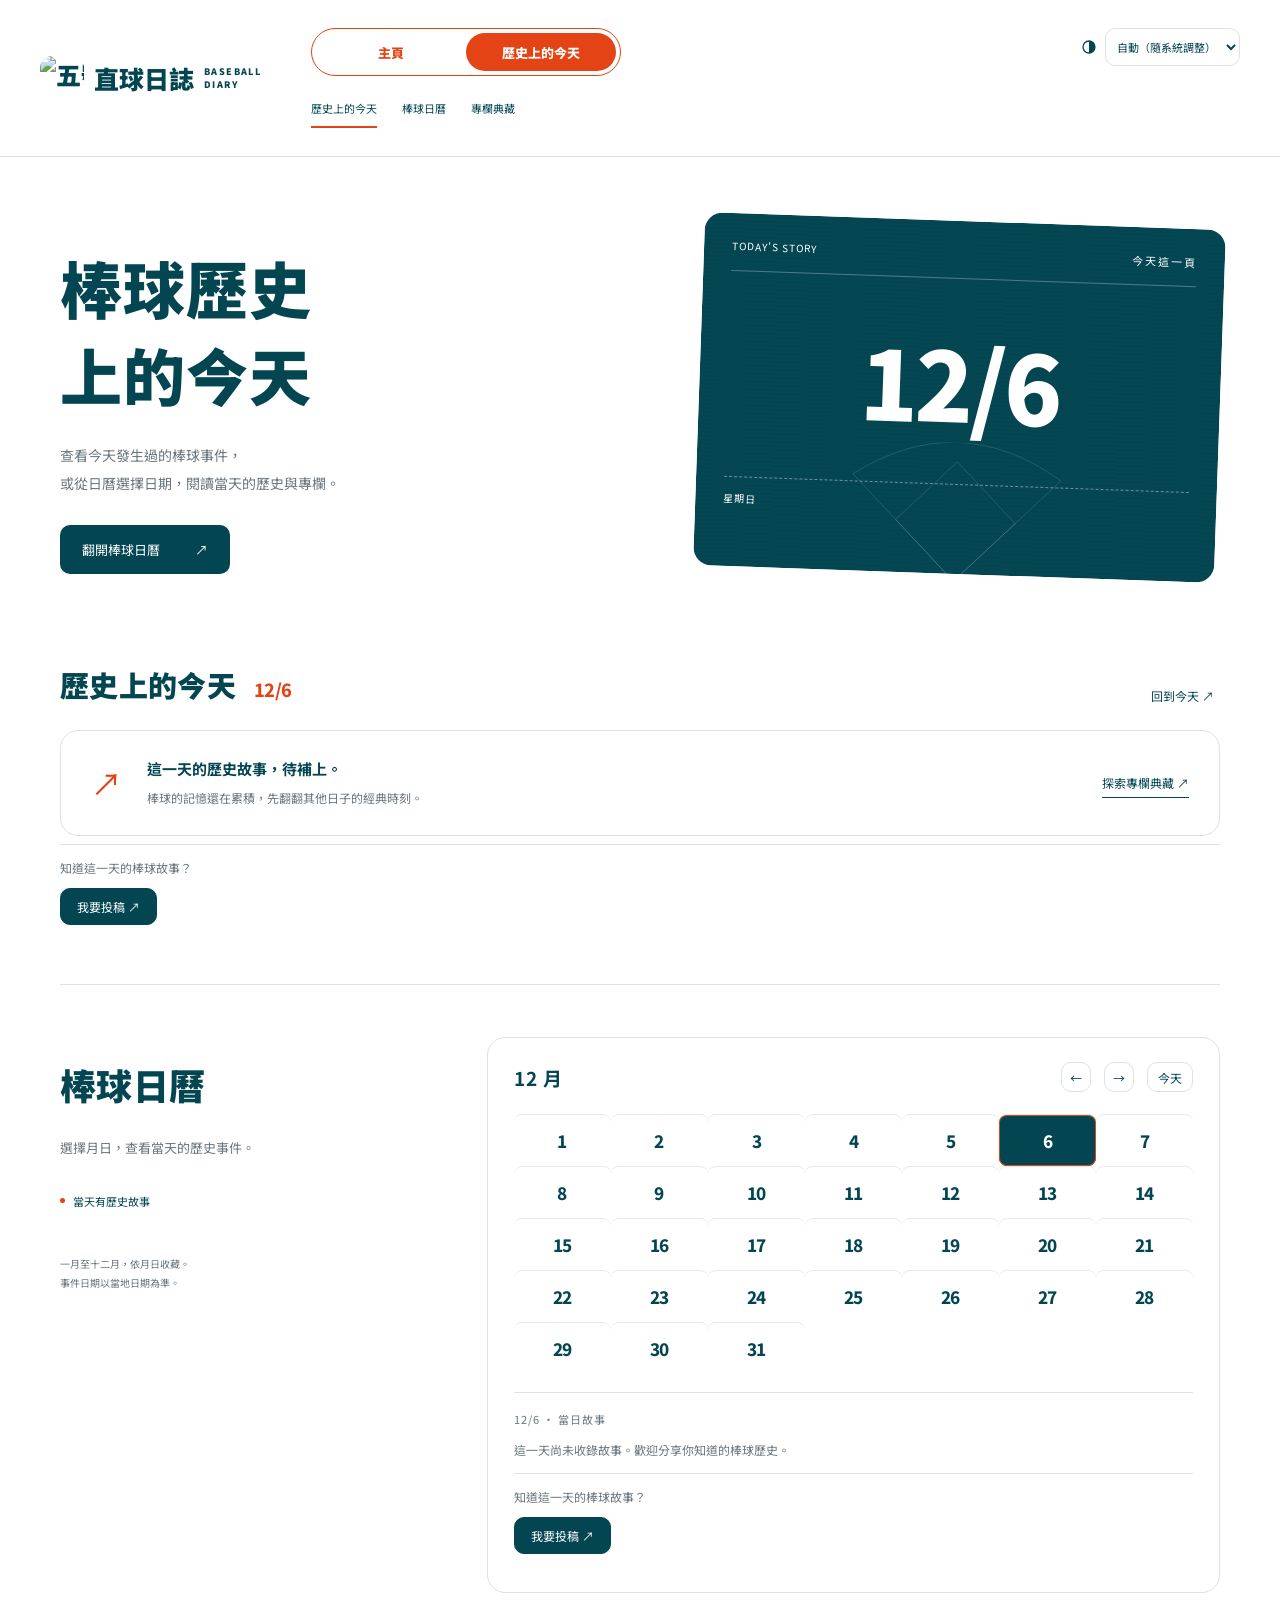
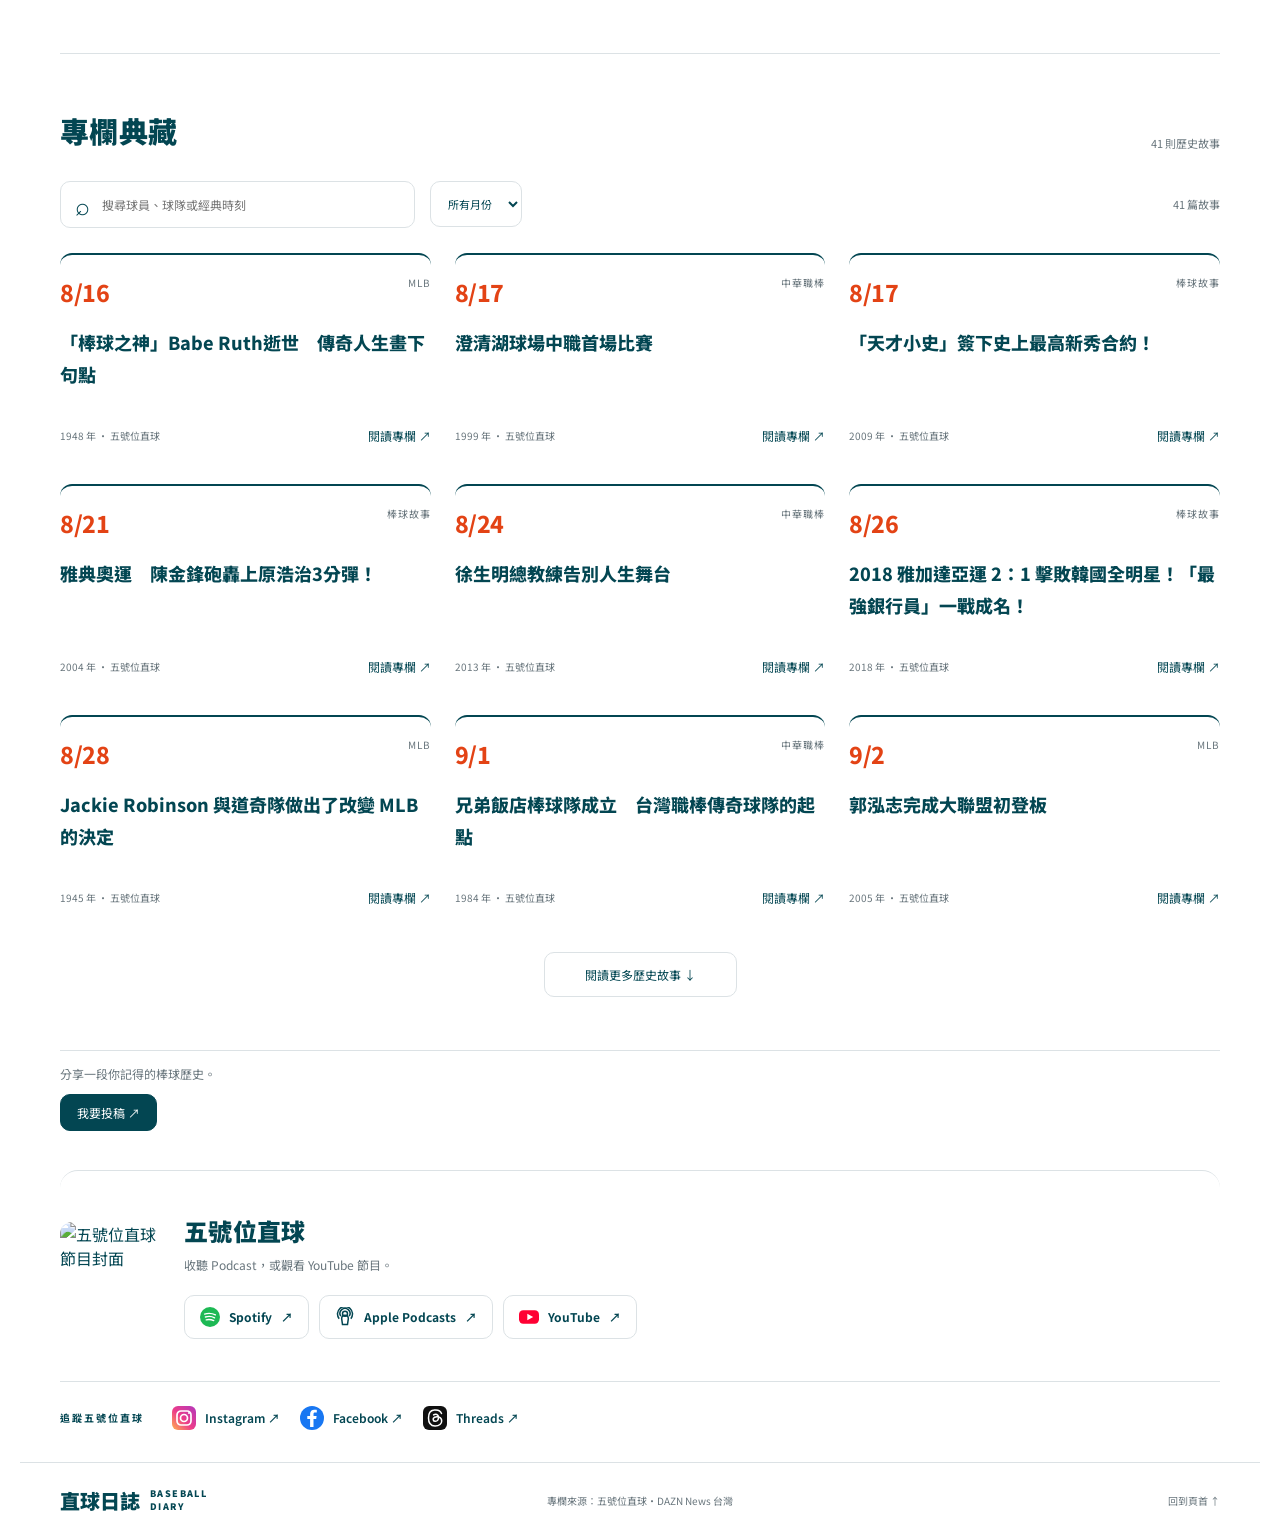
==== index.html @ 48247bc7 "Add upper-right appearance selector to both pages" ====
<!doctype html>
<html lang="zh-Hant"><head><meta charset="utf-8"><meta name="viewport" content="width=device-width,initial-scale=1"><script src="theme.js?v=1"></script><meta name="description" content="翻開日曆，重返棒球歷史的每一天。棒球歷史事件、經典時刻與五號位直球專欄。"><title>直球日誌｜棒球歷史上的今天</title><link rel="stylesheet" href="style.css?v=date-and-social"><link rel="stylesheet" href="theme.css?v=1"></head><body>
<header><a href="#today" class="brand"><img class="brand-logo" src="https://i.scdn.co/image/ab6765630000ba8ab9c2b1d7665f5f3e3d04beb9" alt="五號位直球 Logo" width="44" height="44">直球日誌<span class="brand-en">BASEBALL DIARY</span></a><div class="header-navigation"><nav class="page-switcher" aria-label="網站頁面"><a href="content.html">主頁</a><a href="index.html" class="current" aria-current="page">歷史上的今天</a></nav><nav class="section-navigation" aria-label="日誌導覽"><a href="#today" class="active">歷史上的今天</a><a href="#calendar">棒球日曆</a><a href="#stories">專欄典藏</a></nav></div><div class="appearance-control"><svg viewBox="0 0 24 24" fill="none" stroke="currentColor" stroke-width="1.7" aria-hidden="true"><circle cx="12" cy="12" r="8"/><path d="M12 4a8 8 0 0 1 0 16Z" fill="currentColor" stroke="none"/></svg><label class="sr-only" for="appearance-mode">外觀模式</label><select id="appearance-mode" data-appearance-select aria-label="外觀模式"><option value="light">淺色模式</option><option value="dark">深色模式</option><option value="auto" selected>自動（隨系統調整）</option></select></div></header>
<main><section id="today" class="hero"><div class="hero-copy"><h1>棒球歷史<br>上的今天</h1><p>查看今天發生過的棒球事件，<br>或從日曆選擇日期，閱讀當天的歷史與專欄。</p><a href="#calendar" class="primary">翻開棒球日曆 <span>↗</span></a></div><div class="scorecard"><div class="ticket-top">TODAY'S STORY <span>今天這一頁</span></div><div class="date-big"><span id="hero-month"></span><strong id="hero-day"></strong></div><div class="ticket-bottom"><span id="hero-week"></span></div><svg class="field" viewBox="0 0 500 280" aria-hidden="true"><path d="M250 250 L62 62 Q250 -64 438 62 Z"/><path d="M250 250 L142 142 L250 34 L358 142 Z"/></svg></div></section>
<section class="today-section"><div class="section-heading"><div><h2>歷史上的今天<span id="today-label"></span></h2></div><button class="text-button" id="return-today">回到今天 ↗</button></div><div id="today-events"></div></section>
<section id="calendar" class="calendar-section"><div class="calendar-intro"><h2>棒球日曆</h2><p>選擇月日，查看當天的歷史事件。</p><div class="legend"><i></i> 當天有歷史故事</div><div class="year-note">一月至十二月，依月日收藏。<br>事件日期以當地日期為準。</div></div><div class="calendar-box"><div class="month-control"><button id="prev" aria-label="上一個月">←</button><h3 id="month-label"></h3><button id="next" aria-label="下一個月">→</button><button id="cal-today">今天</button></div><div id="calendar-grid"></div><div class="selected-heading" id="selected-heading"></div><div id="selected-events" aria-live="polite"></div></div></section>
<section id="stories"><div class="section-heading"><div><h2>專欄典藏</h2></div><span class="archive-count">41 則歷史故事</span></div><div class="filters"><label class="search"><span>⌕</span><input id="search" type="search" placeholder="搜尋球員、球隊或經典時刻" aria-label="搜尋專欄"></label><label><span class="sr-only">月份篩選</span><select id="month-filter"><option value="">所有月份</option></select></label><span id="results-count"></span></div><div id="story-grid"></div><button id="more" class="more">閱讀更多歷史故事 ↓</button></section>
<section id="contribute" aria-label="分享棒球故事"></section>
<section class="closing channel-section" aria-labelledby="channel-title"><img class="channel-logo" src="https://i.scdn.co/image/ab6765630000ba8ab9c2b1d7665f5f3e3d04beb9" alt="五號位直球節目封面" width="100" height="100" loading="lazy"><div class="channel-copy"><h2 id="channel-title">五號位直球</h2><p>收聽 Podcast，或觀看 YouTube 節目。</p><div class="channel-links"><a class="channel-link" href="https://open.spotify.com/show/1BonstRNaBCwLeWbzio7io" target="_blank" rel="noopener noreferrer" aria-label="前往五號位直球 Spotify（另開分頁）"><svg viewBox="0 0 24 24" aria-hidden="true"><circle cx="12" cy="12" r="12" fill="#1DB954"/><g fill="none" stroke="#fff" stroke-linecap="round" stroke-width="1.6"><path d="M5.5 8.5c5-1.5 9-1 13 1M6.5 12c4-1.2 8-.7 11 1M7.5 15.5c3-1 6-.5 9 .8"/></g></svg>Spotify <span aria-hidden="true">↗</span></a><a class="channel-link" href="https://podcasts.apple.com/tw/podcast/五號位直球/id1829772477" target="_blank" rel="noopener noreferrer" aria-label="前往五號位直球 Apple Podcasts（另開分頁）"><svg viewBox="0 0 24 24" fill="none" stroke="currentColor" stroke-width="1.8" aria-hidden="true"><circle cx="12" cy="8" r="3"/><path d="M8 14a4 4 0 0 1 8 0l-1 7H9Z"/><path d="M5 14a9 9 0 1 1 14 0M7 11a6 6 0 1 1 10 0"/></svg>Apple Podcasts <span aria-hidden="true">↗</span></a><a class="channel-link" href="https://www.youtube.com/channel/UCabtmVEiqsBMk3Wd80CwaGg" target="_blank" rel="noopener noreferrer" aria-label="前往五號位直球 YouTube（另開分頁）"><svg viewBox="0 0 24 24" aria-hidden="true"><rect y="4" width="24" height="16" rx="5" fill="#FF0033"/><path d="m10 8 7 4-7 4Z" fill="white"/></svg>YouTube <span aria-hidden="true">↗</span></a></div></div></section><section class="social-bar" aria-label="追蹤五號位直球"><span class="eyebrow">追蹤五號位直球</span><div><a class="social-link" href="https://www.instagram.com/middle5sports/" target="_blank" rel="noopener noreferrer"><svg viewBox="0 0 24 24" aria-hidden="true"><defs><linearGradient id="instagram-pink" x1="0" y1="1" x2="1" y2="0"><stop stop-color="#ffb34d"/><stop offset=".45" stop-color="#ed3d89"/><stop offset="1" stop-color="#b237bc"/></linearGradient></defs><rect width="24" height="24" rx="6" fill="url(#instagram-pink)"/><g fill="none" stroke="white" stroke-width="1.7"><rect x="5" y="5" width="14" height="14" rx="4"/><circle cx="12" cy="12" r="3.5"/></g><circle cx="17" cy="7" r="1" fill="white"/></svg>Instagram ↗</a><a class="social-link" href="https://www.facebook.com/profile.php?id=61580071456411" target="_blank" rel="noopener noreferrer"><svg viewBox="0 0 24 24" aria-hidden="true"><circle cx="12" cy="12" r="12" fill="#1877F2"/><path fill="white" d="M13.5 21v-8h2.7l.4-3h-3.1V8.1c0-.9.3-1.5 1.6-1.5h1.7V3.9c-.3 0-1.3-.1-2.5-.1-2.5 0-4.2 1.5-4.2 4.3V10H7.3v3h2.8v8Z"/></svg>Facebook ↗</a><a class="social-link" href="https://www.threads.net/@middle5sports" target="_blank" rel="noopener noreferrer"><svg viewBox="0 0 24 24" aria-hidden="true"><rect width="24" height="24" rx="6" fill="#101010"/><g fill="none" stroke="white" stroke-width="1.5" stroke-linecap="round" stroke-linejoin="round"><path d="M18.5 7.5C17.3 4.5 13.8 3.6 11 4.1 6.7 4.6 5.5 8 5.5 12c0 4.7 1.8 7.9 6.5 8 4.3.1 6.7-2.4 6.7-5.1 0-3.6-4.2-5.1-7.1-3.7-2.5 1.2-1.6 4.1.8 4.1 2.1 0 3.2-1.7 3.1-4.3-.1-2.6-2.9-3.5-4.9-2.1"/></g></svg>Threads ↗</a></div></section></main><footer><a class="brand" href="#today">直球日誌 <span class="brand-en">BASEBALL DIARY</span></a><p>專欄來源：五號位直球・DAZN News 台灣</p><a href="#today">回到頁首 ↑</a></footer>
<dialog id="contribution-dialog" aria-labelledby="contribution-title"><button id="close-contribution" type="button" aria-label="關閉投稿視窗">×</button><div id="contribution-dialog-content"></div></dialog>
<dialog id="detail"><button id="close-detail" aria-label="關閉事件">×</button><div class="eyebrow" id="detail-date"></div><h2 id="detail-title"></h2><p id="detail-description"></p><a id="detail-link" class="primary" target="_blank" rel="noopener noreferrer">閱讀 DAZN 完整專欄 ↗</a></dialog><script src="events.js?v=split-0817"></script><script src="app.js?v=date-and-social"></script><script src="page-switcher.js?v=1"></script></body></html>
---- style.css ----
@import url('https://fonts.googleapis.com/css2?family=Noto+Sans+TC:wght@400;500;600;700;800;900&display=swap');
:root{--paper:#ffffff;--ink:#034652;--muted:#69767d;--red:#e34315;--line:#dce2e5;--green:#034652}*{box-sizing:border-box}html{scroll-behavior:smooth;scroll-padding-top:25px}body{margin:0;background:var(--paper);color:var(--ink);font-family:'Noto Sans TC',sans-serif}a{color:inherit;text-decoration:none}button,input,select{font:inherit}button,a,input,select{outline-offset:5px}button{cursor:pointer}header{max-width:1320px;margin:auto;padding:28px 40px;display:flex;align-items:center;gap:50px;border-bottom:1px solid var(--line)}.brand{font-weight:900;font-size:25px;display:flex;gap:10px;align-items:center;white-space:nowrap}.ball{font-size:29px}.brand-en{font-size:9px;letter-spacing:1.4px;max-width:75px;white-space:normal;line-height:1.5}nav{display:flex;gap:30px;font-size:13px}nav a{padding:10px 0}nav a:hover,nav .active{border-bottom:2px solid var(--red)}.header-note{font-size:11px;color:var(--muted);margin-left:auto}main{max-width:1240px;margin:auto;padding:0 40px}.hero{display:grid;grid-template-columns:1.1fr 1fr;padding:64px 0 52px;gap:65px}.eyebrow{font-size:10px;letter-spacing:2px;font-weight:700;display:flex;align-items:center;gap:8px}.eyebrow>span{background:var(--red);width:7px;height:7px;border-radius:50%}h1{font-family:'Noto Sans TC',sans-serif;font-size:62px;line-height:1.45;letter-spacing:3px;margin:23px 0}.underline{position:relative}.underline:after{content:'';position:absolute;bottom:0;left:0;right:0;height:4px;background:var(--red);transform:rotate(-3deg)}.hero-copy>p{font-size:14px;line-height:2;color:#69767d;margin-bottom:28px}.primary{display:inline-flex;background:var(--green);color:var(--paper);padding:15px 22px;gap:35px;font-size:13px;border:0}.primary:hover{background:#0a6073}.hero-foot{margin-top:34px;padding-top:17px;border-top:1px solid var(--line);display:flex;justify-content:space-between;font-size:10px;color:var(--muted)}.hero-foot span{letter-spacing:1px;font-size:9px}.scorecard{position:relative;overflow:hidden;background:var(--green);color:#ffffff;border-radius:3px;transform:rotate(2deg);box-shadow:10px 12px 0 #ffffff;padding:25px 28px;min-height:430px;background-image:repeating-linear-gradient(0deg,transparent,transparent 3px,#ffffff02 3px,#ffffff02 4px)}.ticket-top,.ticket-bottom{display:flex;justify-content:space-between;font-size:10px;letter-spacing:1px}.ticket-top{border-bottom:1px solid #ffffff49;padding-bottom:16px}.ticket-top span{font-size:11px;letter-spacing:2px}.date-big{display:flex;align-items:center;justify-content:center;gap:17px;height:181px}.date-big>span{font-family:'Noto Sans TC',sans-serif;font-size:28px;writing-mode:vertical-rl;letter-spacing:3px}.date-big strong{font-family:'Noto Sans TC',sans-serif;font-size:156px;font-weight:400;line-height:1}.ticket-bottom{padding-top:13px;border-top:1px dashed #ffffff6b;position:relative;z-index:1}.field{position:absolute;bottom:-23px;left:0;width:100%;height:210px;fill:none;stroke:#ffffff3b;stroke-width:1}.card-caption{position:absolute;bottom:21px;left:29px;font-size:9px;letter-spacing:2px}.today-section{padding:27px 0 45px}.section-heading{display:flex;justify-content:space-between;align-items:end;gap:20px;margin-bottom:25px}h2{font-family:'Noto Sans TC',sans-serif;font-size:29px;letter-spacing:1px;margin:10px 0 0}.section-heading h2 span{font-family:'Noto Sans TC',sans-serif;font-size:18px;color:var(--red);margin-left:18px;font-weight:400}.text-button{background:none;border:0;font-size:12px;color:var(--ink)}.empty{border:1px solid var(--line);padding:27px 30px;display:flex;gap:25px;align-items:center;background:#ffffff}.empty-symbol{font-size:31px;color:var(--red);font-family:'Noto Sans TC',sans-serif}.empty h3{font-size:15px;margin:0 0 8px}.empty p{font-size:12px;color:var(--muted);margin:0;line-height:1.8}.empty a{font-size:12px;margin-left:auto;white-space:nowrap;border-bottom:1px solid var(--ink);padding:6px 0}.calendar-section{display:grid;grid-template-columns:1fr 2fr;gap:60px;border-top:1px solid var(--line);padding:52px 0 60px}.calendar-intro h2{font-size:36px;line-height:1.65;margin-top:18px}.calendar-intro p{font-size:13px;color:var(--muted);line-height:2;margin:20px 0 32px}.legend{font-size:11px;display:flex;align-items:center;gap:8px}.legend i{width:5px;height:5px;border-radius:50%;background:var(--red)}.year-note{font-size:10px;color:var(--muted);line-height:1.9;margin-top:45px}.calendar-box{border:1px solid var(--line);background:#ffffff;padding:24px 26px}.month-control{display:flex;align-items:center;gap:13px;margin-bottom:22px}.month-control h3{margin:0 auto 0 0;font-size:19px;letter-spacing:1px}.month-control button{border:1px solid var(--line);background:transparent;height:30px;min-width:30px;color:var(--ink);font-size:12px}.month-control #prev{order:1}.month-control #next{order:2}.month-control #cal-today{order:3;padding:0 10px}.weekdays,#calendar-grid{display:grid;grid-template-columns:repeat(7,1fr)}.weekdays span{text-align:center;color:var(--muted);font-size:10px;padding-bottom:13px}.day{height:52px;background:transparent;border:0;border-top:1px solid #e4e9ec;position:relative;color:var(--ink);font-family:'Noto Sans TC',sans-serif;font-size:17px}.day:disabled{cursor:default}.day:not(:disabled):hover{background:#ffffff}.day.has-event:after{content:'';width:4px;height:4px;background:var(--red);border-radius:50%;position:absolute;bottom:7px;left:calc(50% - 2px)}.day.selected{background:var(--green);color:white}.day.selected:hover{background:#0a6073}.day.is-today{box-shadow:inset 0 0 0 1px var(--red)}.selected-heading{font-size:11px;letter-spacing:1px;border-top:1px solid var(--line);margin-top:18px;padding-top:18px;color:var(--muted)}.calendar-empty{font-size:12px;color:var(--muted);line-height:1.8}.event-row{display:flex;align-items:center;gap:14px;padding:16px 0;border-bottom:1px solid var(--line);width:100%;text-align:left;background:none;border-left:0;border-right:0;border-top:0;color:var(--ink)}.event-row:hover h3{color:var(--red)}.event-year{font-size:19px;font-family:'Noto Sans TC',sans-serif;min-width:65px;color:var(--red)}.event-row h3{font-size:13px;line-height:1.8;margin:0}.event-row small{display:block;color:var(--muted);font-size:10px;margin-top:5px}.event-row .arrow{margin-left:auto}#stories{border-top:1px solid var(--line);padding:45px 0}.archive-count{font-size:11px;color:var(--muted)}.filters{display:flex;gap:15px;margin:30px 0 25px;align-items:center}.search{display:flex;align-items:center;gap:10px;border:1px solid var(--line);padding:10px 14px;max-width:355px;flex:1}.search span{font-size:25px;line-height:1}.search input{background:none;border:0;width:100%;min-width:0;font-size:12px;color:var(--ink)}select{background:transparent;border:1px solid var(--line);padding:13px;font-size:11px;color:var(--ink)}#results-count{margin-left:auto;font-size:11px;color:var(--muted)}#story-grid{display:grid;grid-template-columns:repeat(3,1fr);gap:24px}.story{display:flex;flex-direction:column;border-top:2px solid var(--ink);padding:20px 0 16px;min-height:207px}.story-top{display:flex;justify-content:space-between;font-size:10px;letter-spacing:1px;color:var(--muted)}.story-top .date{font:800 23px 'Noto Sans TC',sans-serif;color:var(--red)}.story h3{font-family:'Noto Sans TC',sans-serif;font-size:18px;line-height:1.8;margin:17px 0 22px}.story:hover h3{color:var(--red)}.story-bottom{margin-top:auto;display:flex;justify-content:space-between;align-items:center;font-size:10px;color:var(--muted)}.story-bottom span:last-child{color:var(--ink);font-size:12px}.more{display:block;margin:30px auto 0;background:transparent;border:1px solid var(--line);padding:13px 40px;font-size:12px;color:var(--ink)}.closing{text-align:center;border-top:1px solid var(--line);padding:45px 0 50px}.closing>span{font-size:25px}.closing p{font-family:'Noto Sans TC',sans-serif;font-size:23px;letter-spacing:3px;margin:15px 0}.closing small{font-size:8px;letter-spacing:3px;color:var(--muted)}footer{max-width:1240px;margin:auto;display:flex;justify-content:space-between;align-items:center;padding:23px 40px;border-top:1px solid var(--line)}footer .brand{font-size:20px}footer p,footer>a:last-child{font-size:10px;color:var(--muted)}dialog{border:1px solid var(--line);background:var(--paper);color:var(--ink);max-width:600px;width:calc(100% - 40px);padding:45px}dialog::backdrop{background:#032d3bd1}dialog h2{font-size:27px;line-height:1.7}dialog p{line-height:2;font-size:13px;color:var(--muted);margin:22px 0}#close-detail{position:absolute;top:10px;right:15px;background:none;border:0;font-size:26px;color:var(--ink)}.sr-only{position:absolute;width:1px;height:1px;overflow:hidden;clip:rect(0,0,0,0)}[hidden]{display:none!important}@media(min-width:1450px){header{max-width:1400px}.hero{padding-top:80px}}@media(max-width:900px){header{gap:25px}.header-note{display:none}.hero{gap:30px}h1{font-size:48px}.scorecard{min-height:400px}.calendar-section{gap:30px;grid-template-columns:1fr 1.8fr}#story-grid{gap:20px}.story h3{font-size:16px}}@media(max-width:650px){header{padding:20px;flex-wrap:wrap;gap:17px}.brand{font-size:23px}nav{width:100%;justify-content:space-between;gap:15px;font-size:12px}main{padding:0 20px}.hero{grid-template-columns:1fr;padding:35px 0;gap:30px}h1{font-size:46px;margin:20px 0}.hero-copy>p{font-size:13px}.hero-foot{margin-top:25px}.scorecard{min-height:350px;max-width:430px;width:94%;margin:0 auto}.date-big{height:145px}.date-big strong{font-size:125px}.field{height:170px}.section-heading{align-items:center}h2{font-size:23px}.section-heading h2 span{font-size:16px;margin-left:10px}.empty{padding:22px 18px;gap:14px;flex-wrap:wrap}.empty a{margin-left:45px}.calendar-section{grid-template-columns:1fr;gap:25px;padding:35px 0}.calendar-intro h2{font-size:29px;line-height:1.5}.calendar-intro h2 br{display:none}.calendar-intro p{margin:12px 0}.year-note{display:none}.calendar-box{padding:18px 13px}.day{height:47px}#stories{padding-top:35px}.archive-count{display:none}#story-grid{grid-template-columns:1fr 1fr;gap:20px}.story{min-height:225px}.story h3{font-size:16px}.filters{flex-wrap:wrap;gap:10px}.search{max-width:none;flex-basis:100%}#results-count{font-size:10px}.closing p{font-size:20px}footer{padding:22px 20px;flex-wrap:wrap;gap:15px}footer p{order:3;width:100%;margin:0}dialog{padding:35px 23px}dialog h2{font-size:23px}}

/* Reader contribution demo */
#contribute{padding:0 0 45px}
.contribution-form{padding:26px;border:1px solid var(--line);background:#ffffff;margin-top:20px}
.contribution-form h3{font-family:'Noto Sans TC',sans-serif;font-size:21px;line-height:1.7;margin:12px 0}
.contribution-form>p{font-size:12px;color:var(--muted);line-height:1.9}
.contribution-form label{display:block;font-size:12px;font-weight:600;margin:20px 0 9px}
.contribution-form textarea{display:block;width:100%;resize:vertical;min-height:110px;padding:13px;background:var(--paper);border:1px solid var(--line);color:var(--ink);font:inherit;font-size:13px;line-height:1.9;border-radius:0}
.contribution-actions{display:flex;align-items:center;justify-content:space-between;gap:18px;margin-top:15px}
.contribution-actions small{font-size:11px;color:var(--muted);line-height:1.8}
.contribution-actions .primary{white-space:nowrap}
.contribution-form .contribution-feedback{color:var(--ink);margin:14px 0 0}
.contribution-feedback:empty{display:none}
@media(max-width:650px){.contribution-form{padding:20px 16px}.contribution-form h3{font-size:19px}.contribution-actions{align-items:flex-start;flex-direction:column}.contribution-actions .primary{align-self:flex-end}}

.contribution-prompt{display:flex;align-items:center;justify-content:space-between;gap:15px;padding:14px 0;margin-top:8px;border-top:1px solid var(--line);font-size:12px;color:var(--muted)}
.contribution-open{border:1px solid var(--ink);padding:9px 16px;background:transparent;color:var(--ink);white-space:nowrap;font-size:12px}
.contribution-open:hover{background:var(--ink);color:var(--paper)}
#contribute{padding-bottom:25px}
#contribution-dialog{padding:34px 26px;max-height:90dvh;overflow-y:auto}
#contribution-dialog .contribution-form{border:0;margin:0;padding:0;background:none}
#contribution-dialog .contribution-form h3{padding-right:14px}
#close-contribution{position:absolute;right:12px;top:8px;border:0;background:none;color:var(--ink);font-size:26px;cursor:pointer}
@media(max-width:650px){#contribution-dialog{padding:32px 20px}.contribution-prompt{gap:10px;font-size:11px}.contribution-open{padding:9px 12px}}

/* Fifth Position Fastball brand */
h1,h2,.story h3,.closing p,.contribution-form h3{font-family:'Noto Sans TC',sans-serif;font-weight:900}
h1{letter-spacing:1px;line-height:1.4}
h2{letter-spacing:.3px}
.story h3{font-weight:800}
.brand-logo{display:block;width:44px;height:44px;object-fit:contain;border-radius:5px;flex-shrink:0}
.closing.channel-section{text-align:left;padding:34px 0 42px;display:flex;gap:24px;align-items:center}
.channel-logo{width:100px;height:100px;object-fit:contain;border-radius:8px;flex-shrink:0}
.channel-copy{flex:1;min-width:0}
.channel-section h2{font-size:24px;margin:8px 0 6px}
.channel-section p{font-family:inherit;font-weight:400;font-size:12px;letter-spacing:0;line-height:1.9;color:var(--muted);margin:0}
.channel-links{display:flex;flex-wrap:wrap;gap:10px;margin-top:18px}
.channel-link{display:inline-flex;align-items:center;gap:9px;padding:11px 15px;border:1px solid var(--line);font-size:12px;font-weight:700;background:#ffffff}
.channel-link:hover{border-color:var(--red);color:var(--red)}
.channel-link svg{width:20px;height:20px;flex-shrink:0}
@media(max-width:650px){.brand-logo{width:38px;height:38px}.closing.channel-section{gap:16px;align-items:flex-start;flex-wrap:wrap}.channel-logo{width:64px;height:64px}.channel-section h2{font-size:21px}.channel-links{flex-direction:column}.channel-link{justify-content:flex-start}}

.hero-foot{justify-content:flex-end}
footer{display:grid;grid-template-columns:minmax(0,1fr) auto minmax(0,1fr);gap:20px}
footer>.brand{justify-self:start}
footer>p{text-align:center;margin:0}
footer>a:last-child{justify-self:end}
@media(max-width:650px){footer{grid-template-columns:minmax(0,1fr) auto;gap:16px}footer>p{grid-column:1/-1;grid-row:2;width:100%}footer>a:last-child{grid-column:2;grid-row:1}}

header:has(.content-switch){gap:28px}header:has(.content-switch) nav{gap:22px}.content-switch{font-weight:800;white-space:nowrap}@media(max-width:1120px){header:has(.content-switch) .header-note{display:none}}@media(max-width:650px){header:has(.content-switch) nav{gap:10px;font-size:11px}}

header:has(.header-navigation){align-items:center;gap:32px}
.header-navigation{display:flex;flex-direction:column;align-items:flex-start;gap:16px}
header .page-switcher{display:flex;gap:0;border:1px solid var(--line);padding:3px;background:#ffffff;font-size:12px}
header .page-switcher a{padding:9px 20px;border:0;font-weight:700}
header .page-switcher a.current{background:var(--ink);color:var(--paper)}
header .page-switcher a:hover{border:0}
header .section-navigation{display:flex;gap:25px;font-size:12px}
header:has(.header-navigation) .header-note{font-size:10px}
@media(max-width:1050px){header:has(.header-navigation) .header-note{display:none}}
@media(max-width:650px){header:has(.header-navigation){gap:18px}.header-navigation{width:100%;gap:12px}.content-home .header-navigation nav,header .header-navigation nav{order:initial;width:auto;justify-content:flex-start}.content-home .header-navigation .section-navigation,header .header-navigation .section-navigation{width:100%;gap:15px;justify-content:space-between;font-size:11px}header .page-switcher a{padding:8px 20px}}

/* Top-level page navigation */
header .header-navigation{gap:14px}
header .page-switcher{border:0;border-bottom:1px solid var(--line);background:none;padding:0;gap:30px;font-size:14px}
header .page-switcher a{position:relative;border:0;background:none;padding:5px 0 12px;color:var(--muted);font-weight:500}
header .page-switcher a.current{background:none;color:var(--ink);font-weight:800}
header .page-switcher a.current:after{content:'';position:absolute;height:3px;background:var(--red);left:0;right:0;bottom:-1px;border-radius:2px}
header .page-switcher a:hover{color:var(--ink);border:0}
header .section-navigation{font-size:11px}
@media(max-width:650px){header .page-switcher a{padding:5px 0 11px}header .header-navigation .page-switcher{gap:30px;width:100%}}

/* Shared rounded surfaces */
:root{--radius-card:18px;--radius-control:10px}
.scorecard,.empty,.calendar-box,.contribution-form,dialog,.channel-section,.diary-feature{border-radius:var(--radius-card)}
button,.primary,.more,.channel-link,.search,select,input,textarea,.contribution-open{border-radius:var(--radius-control)}
.contribution-form textarea{border-radius:var(--radius-control)}
.day{border-radius:8px}
.story{border-radius:12px}
header .page-switcher{border-radius:10px}
header .page-switcher a{border-radius:8px}
.brand-logo,.channel-logo{border-radius:12px}

/* Red sliding page selector */
header .header-navigation .page-switcher{--switch-position:0;position:relative;isolation:isolate;display:grid;grid-template-columns:1fr 1fr;gap:0;width:310px;max-width:100%;padding:4px;border:1.5px solid var(--red);border-radius:999px;background:#ffffff;font-size:13px}
header .page-switcher:before{content:'';position:absolute;z-index:-1;top:4px;bottom:4px;left:4px;width:calc((100% - 8px)/2);border-radius:999px;background:var(--red);transform:translateX(calc(var(--switch-position)*100%));transition:transform .18s ease}
header .page-switcher:has(a:nth-child(2).current){--switch-position:1}
header .header-navigation .page-switcher a{display:flex;align-items:center;justify-content:center;min-height:38px;padding:8px 12px;border:0;border-radius:999px;color:var(--red);font-weight:800;white-space:nowrap;background:none;transition:color .18s ease}
header .header-navigation .page-switcher a.current{color:#ffffff;background:none}
header .page-switcher a.current:after{display:none}
header .header-navigation .page-switcher a:hover{border:0}
.date-big>span,.date-big strong,.day,.event-year,.section-heading h2 span,.story-top .date{font-family:'Noto Sans TC',sans-serif;font-weight:800;font-variant-numeric:tabular-nums;letter-spacing:-.5px}
.date-big strong{font-size:132px;font-weight:900}
.scorecard{min-height:330px;color:#ffffff;box-shadow:none}
.date-big{height:205px}
@media(max-width:650px){header .header-navigation .page-switcher{width:300px;max-width:100%;gap:0}.date-big strong{font-size:112px}.date-big{height:180px}.scorecard{min-height:300px}}
@media(prefers-reduced-motion:reduce){header .page-switcher:before,header .page-switcher a{transition:none}}

/* Contribution buttons, date format and shared social links */
.contribution-prompt{justify-content:flex-start;flex-direction:column;align-items:flex-start;gap:12px}
.contribution-prompt .contribution-open{background:var(--ink);color:#ffffff;border-color:var(--ink)}
.contribution-prompt .contribution-open:hover{background:#0a6073;border-color:#0a6073}
.date-big{gap:0;align-items:center;justify-content:center}
.date-big>span{writing-mode:horizontal-tb;font-size:96px;line-height:1;font-weight:900;letter-spacing:-3px}
.date-big strong{font-size:96px;line-height:1;letter-spacing:-3px}
.scorecard .field{height:155px;bottom:-24px;stroke:#ffffff3b;pointer-events:none}
.social-bar{padding:24px 0 32px;border-top:1px solid var(--line);display:flex;align-items:center;justify-content:flex-start;gap:28px}
.social-bar>.eyebrow{flex-shrink:0}.social-bar>div{display:flex;flex-wrap:wrap;gap:20px}
.social-link{display:inline-flex;align-items:center;gap:9px;font-size:12px;font-weight:600}
.social-link svg{width:24px;height:24px;flex-shrink:0}.social-link:hover{color:var(--red)}
@media(max-width:650px){.date-big>span,.date-big strong{font-size:80px}.contribution-prompt{align-items:flex-start;flex-direction:column;gap:12px}.social-bar{flex-wrap:wrap;gap:14px 20px}.social-bar>div{gap:16px}.social-link{font-size:11px}}
---- theme.css ----
/* Appearance is resolved before the page paints by theme.js. */
:root{color-scheme:light;--surface:#ffffff;--text-on-brand:#ffffff}
.appearance-control{display:flex;align-items:center;gap:7px;margin-left:auto;align-self:flex-start;flex-shrink:0}
.appearance-control>svg{width:18px;height:18px;flex-shrink:0}
.appearance-control select{border:1px solid var(--line);background:var(--paper);color:var(--ink);font-family:inherit;font-size:11px;line-height:1.5;padding:9px 7px;border-radius:10px;max-width:185px;min-height:38px}
html[data-theme="dark"]{--paper:#10171e;--surface:#18232d;--ink:#edf4f7;--muted:#abb9c2;--line:#34434f;--red:#ff7859;--green:#034652;color-scheme:dark}
html[data-theme="dark"] body{background:var(--paper);color:var(--ink)}
html[data-theme="dark"] .hero-copy>p{color:var(--muted)}
html[data-theme="dark"] .empty,html[data-theme="dark"] .calendar-box,html[data-theme="dark"] .contribution-form,html[data-theme="dark"] .channel-link,html[data-theme="dark"] .author-section,html[data-theme="dark"] .diary-date{background:var(--surface)}
html[data-theme="dark"] .contribution-form textarea,html[data-theme="dark"] .search input,html[data-theme="dark"] select{color:var(--ink)}
html[data-theme="dark"] input::placeholder,html[data-theme="dark"] textarea::placeholder{color:#97a8b3;opacity:1}
html[data-theme="dark"] .day{border-top-color:var(--line)}
html[data-theme="dark"] .day:not(:disabled):hover{background:#263642}
html[data-theme="dark"] .day.selected,html[data-theme="dark"] .day.selected:hover{background:#0a6073;color:#ffffff}
html[data-theme="dark"] .primary,html[data-theme="dark"] .contribution-prompt .contribution-open{background:#034652;border-color:#387589;color:#ffffff}
html[data-theme="dark"] .primary:hover,html[data-theme="dark"] .contribution-prompt .contribution-open:hover{background:#0a6073}
html[data-theme="dark"] .content-hero,html[data-theme="dark"] .video-section,html[data-theme="dark"] .scorecard{background:#04323e;color:#ffffff}
html[data-theme="dark"] .content-hero h1,html[data-theme="dark"] .video-copy h2{color:#ffffff}
html[data-theme="dark"] .video-cta{background:#d53c17;color:#ffffff}
html[data-theme="dark"] .video-cta:hover{background:#b93112}
html[data-theme="dark"] .video-mark{color:#ff7859}
html[data-theme="dark"] .hero-play{color:#ffffff}
html[data-theme="dark"] .play-circle{background:#d53c17;color:#ffffff}
html[data-theme="dark"] header .header-navigation .page-switcher{background:var(--surface);border-color:#ff7859}
html[data-theme="dark"] header .page-switcher:before{background:#d53c17}
html[data-theme="dark"] header .header-navigation .page-switcher a{color:#ff9b83}
html[data-theme="dark"] header .header-navigation .page-switcher a.current{color:#ffffff}
html[data-theme="dark"] dialog{background:var(--surface)}
html[data-theme="dark"] dialog::backdrop{background:#000000b8}
@media(max-width:1000px){header:has(.appearance-control){flex-wrap:wrap;gap:20px}.appearance-control{order:2}.header-navigation{order:3;width:100%}.content-home .header-navigation nav{order:initial}}
@media(max-width:650px){.appearance-control{gap:4px}.appearance-control select{font-size:10px;max-width:155px;padding:8px 5px}.appearance-control>svg{width:16px;height:16px}header:has(.appearance-control)>.brand{font-size:20px}header:has(.appearance-control)>.brand .brand-en{display:none}header:has(.appearance-control){gap:16px 8px}}
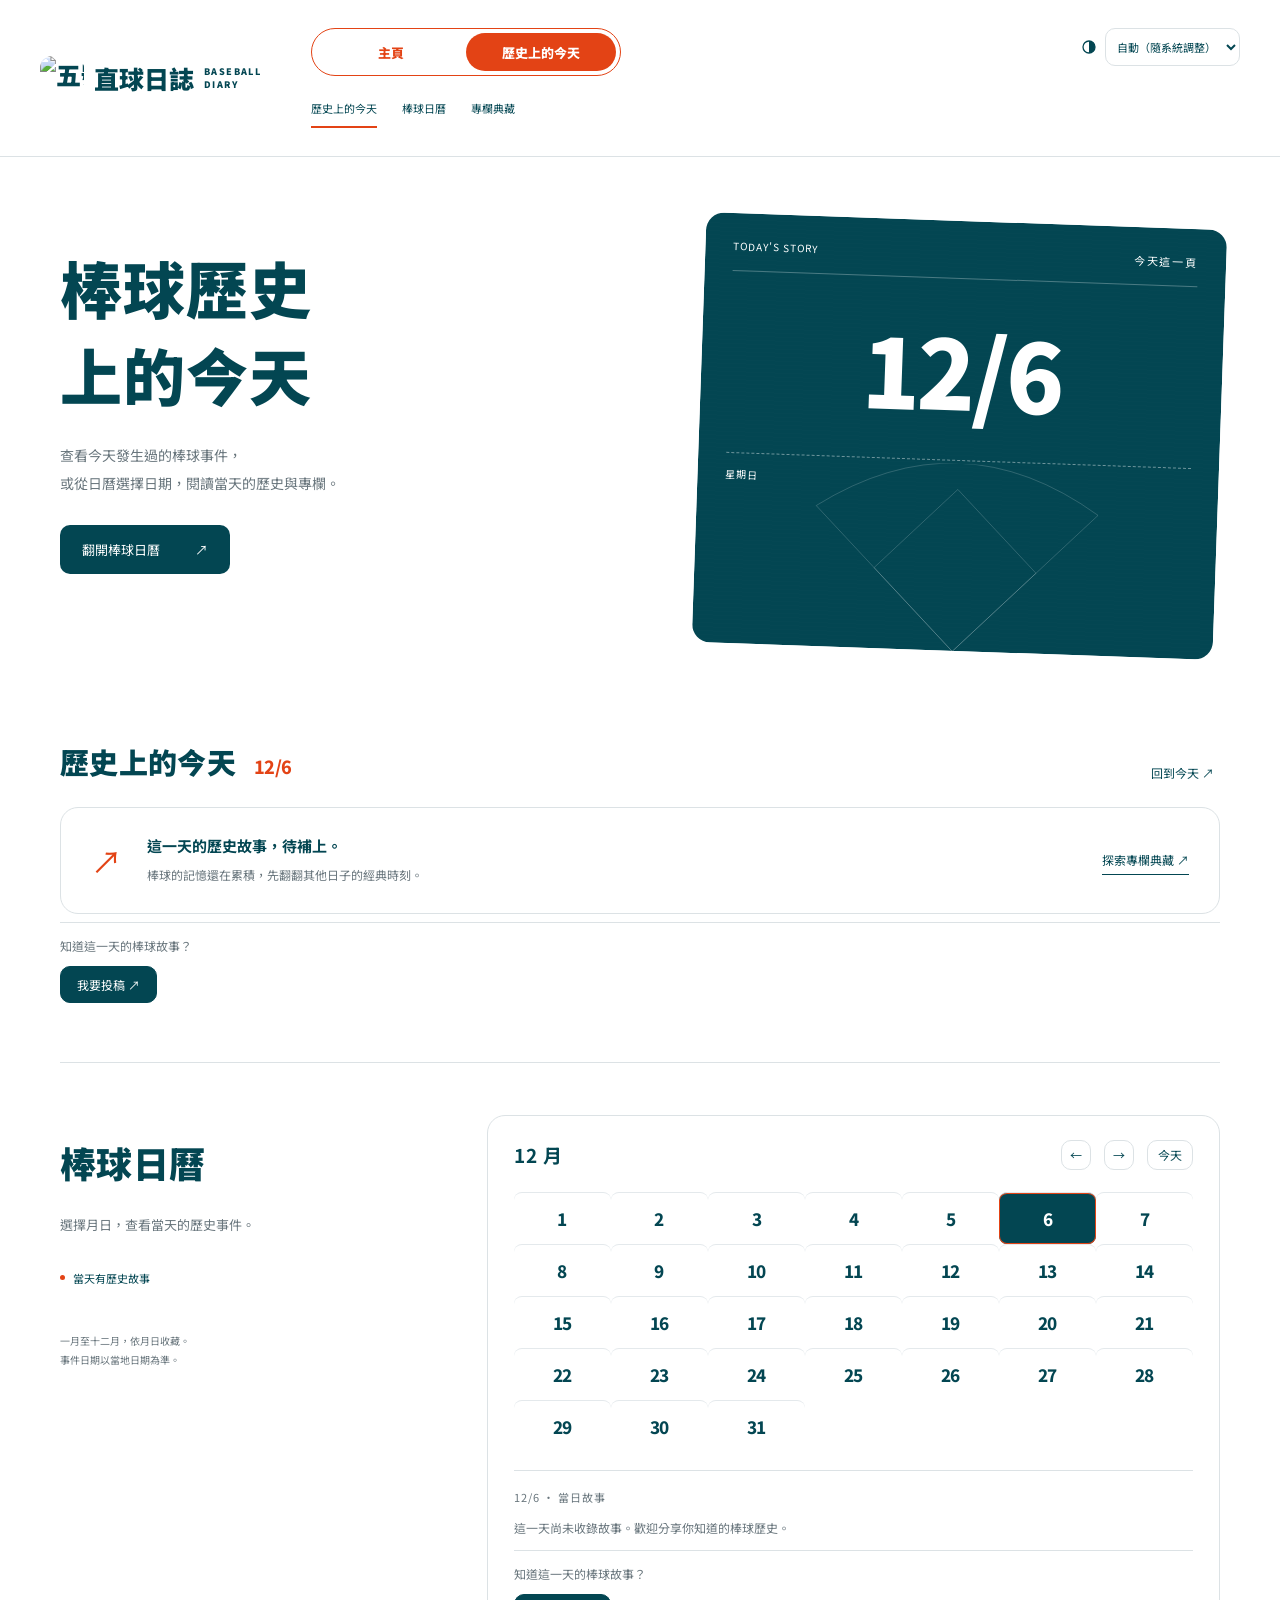
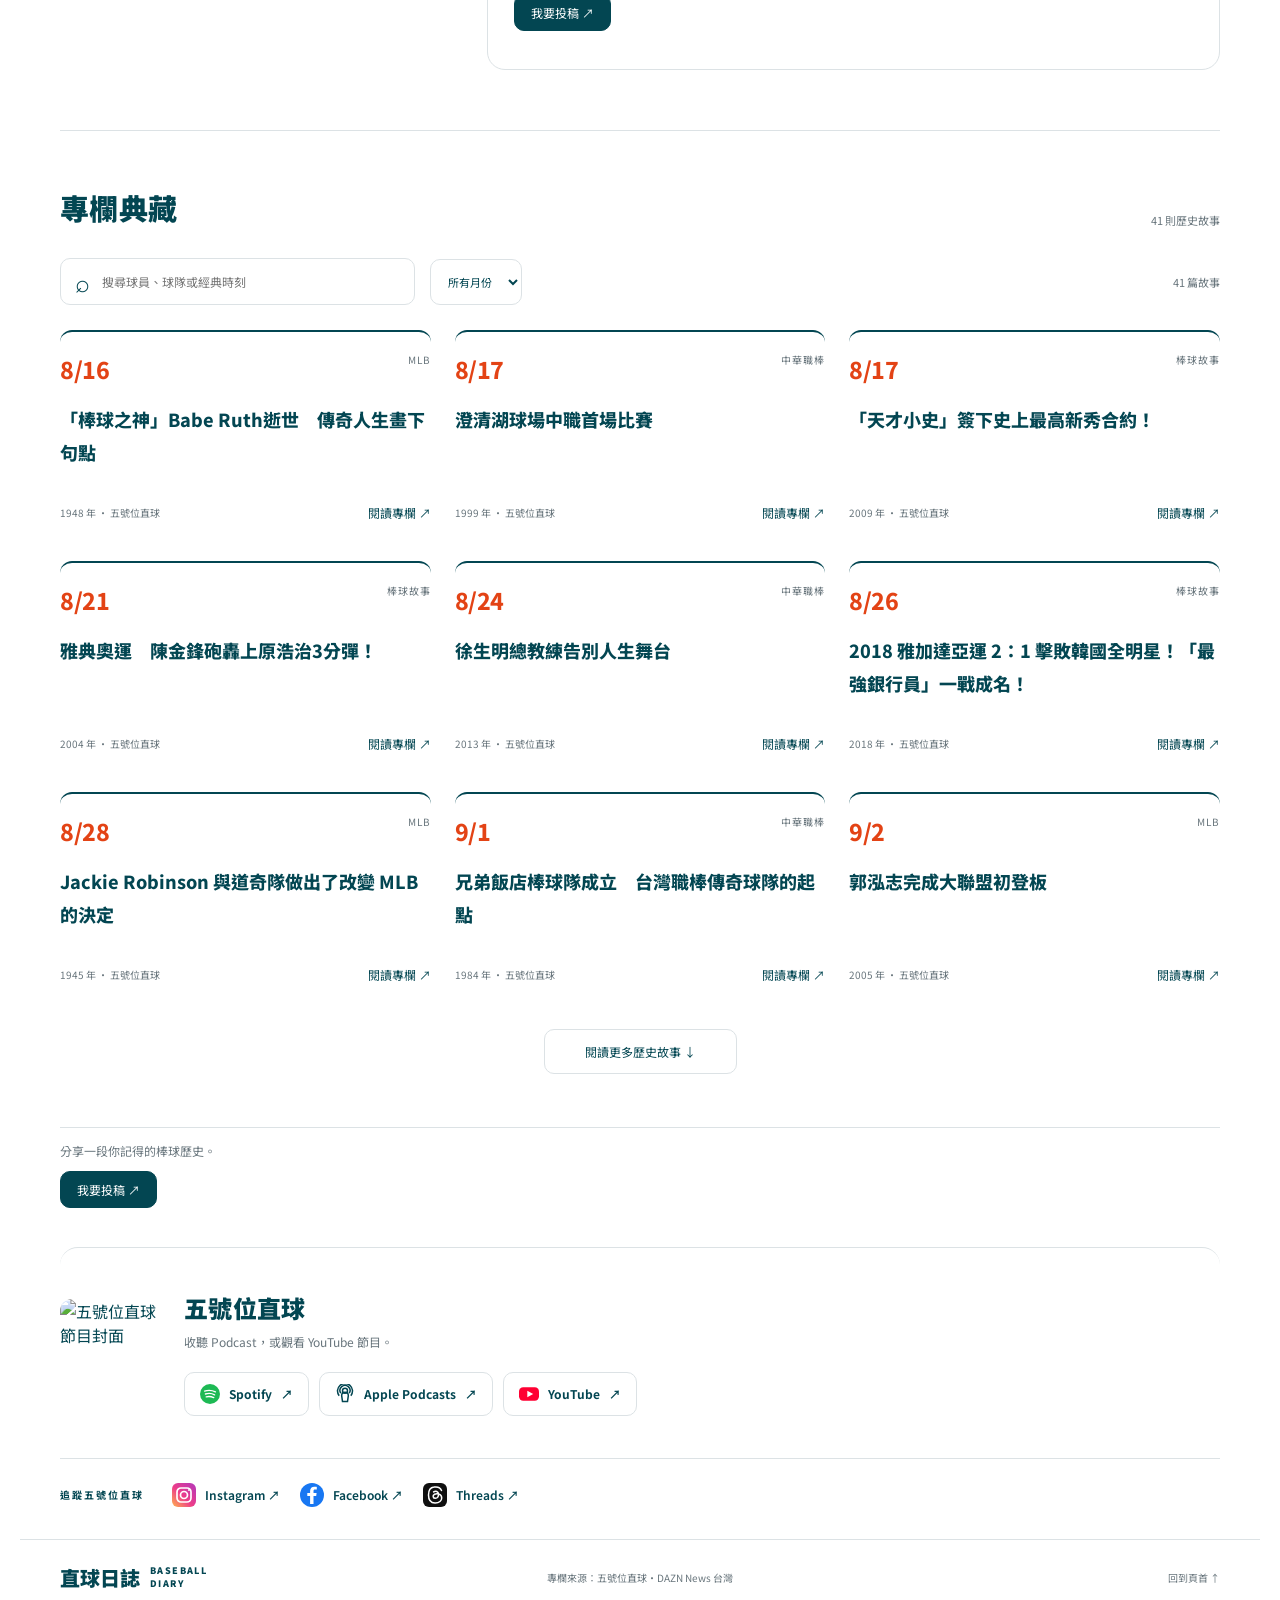
==== commit 18652ff2: "Refresh history page with restored field proportions" ====
--- a/index.html
+++ b/index.html
@@ -1,5 +1,5 @@
 <!doctype html>
-<html lang="zh-Hant"><head><meta charset="utf-8"><meta name="viewport" content="width=device-width,initial-scale=1"><script src="theme.js?v=1"></script><meta name="description" content="翻開日曆，重返棒球歷史的每一天。棒球歷史事件、經典時刻與五號位直球專欄。"><title>直球日誌｜棒球歷史上的今天</title><link rel="stylesheet" href="style.css?v=date-and-social"><link rel="stylesheet" href="theme.css?v=1"></head><body>
+<html lang="zh-Hant"><head><meta charset="utf-8"><meta name="viewport" content="width=device-width,initial-scale=1"><script src="theme.js?v=cross-page"></script><meta name="description" content="翻開日曆，重返棒球歷史的每一天。棒球歷史事件、經典時刻與五號位直球專欄。"><title>直球日誌｜棒球歷史上的今天</title><link rel="stylesheet" href="style.css?v=original-field-proportions"><link rel="stylesheet" href="theme.css?v=cross-page"></head><body>
 <header><a href="#today" class="brand"><img class="brand-logo" src="https://i.scdn.co/image/ab6765630000ba8ab9c2b1d7665f5f3e3d04beb9" alt="五號位直球 Logo" width="44" height="44">直球日誌<span class="brand-en">BASEBALL DIARY</span></a><div class="header-navigation"><nav class="page-switcher" aria-label="網站頁面"><a href="content.html">主頁</a><a href="index.html" class="current" aria-current="page">歷史上的今天</a></nav><nav class="section-navigation" aria-label="日誌導覽"><a href="#today" class="active">歷史上的今天</a><a href="#calendar">棒球日曆</a><a href="#stories">專欄典藏</a></nav></div><div class="appearance-control"><svg viewBox="0 0 24 24" fill="none" stroke="currentColor" stroke-width="1.7" aria-hidden="true"><circle cx="12" cy="12" r="8"/><path d="M12 4a8 8 0 0 1 0 16Z" fill="currentColor" stroke="none"/></svg><label class="sr-only" for="appearance-mode">外觀模式</label><select id="appearance-mode" data-appearance-select aria-label="外觀模式"><option value="light">淺色模式</option><option value="dark">深色模式</option><option value="auto" selected>自動（隨系統調整）</option></select></div></header>
 <main><section id="today" class="hero"><div class="hero-copy"><h1>棒球歷史<br>上的今天</h1><p>查看今天發生過的棒球事件，<br>或從日曆選擇日期，閱讀當天的歷史與專欄。</p><a href="#calendar" class="primary">翻開棒球日曆 <span>↗</span></a></div><div class="scorecard"><div class="ticket-top">TODAY'S STORY <span>今天這一頁</span></div><div class="date-big"><span id="hero-month"></span><strong id="hero-day"></strong></div><div class="ticket-bottom"><span id="hero-week"></span></div><svg class="field" viewBox="0 0 500 280" aria-hidden="true"><path d="M250 250 L62 62 Q250 -64 438 62 Z"/><path d="M250 250 L142 142 L250 34 L358 142 Z"/></svg></div></section>
 <section class="today-section"><div class="section-heading"><div><h2>歷史上的今天<span id="today-label"></span></h2></div><button class="text-button" id="return-today">回到今天 ↗</button></div><div id="today-events"></div></section>
--- a/style.css
+++ b/style.css
@@ -105,9 +105,15 @@
 .date-big{gap:0;align-items:center;justify-content:center}
 .date-big>span{writing-mode:horizontal-tb;font-size:96px;line-height:1;font-weight:900;letter-spacing:-3px}
 .date-big strong{font-size:96px;line-height:1;letter-spacing:-3px}
-.scorecard .field{height:155px;bottom:-24px;stroke:#ffffff3b;pointer-events:none}
+.scorecard .field{height:210px;bottom:-23px;left:0;width:100%;fill:none;stroke:#ffffff3b;stroke-width:1;pointer-events:none}
 .social-bar{padding:24px 0 32px;border-top:1px solid var(--line);display:flex;align-items:center;justify-content:flex-start;gap:28px}
 .social-bar>.eyebrow{flex-shrink:0}.social-bar>div{display:flex;flex-wrap:wrap;gap:20px}
 .social-link{display:inline-flex;align-items:center;gap:9px;font-size:12px;font-weight:600}
 .social-link svg{width:24px;height:24px;flex-shrink:0}.social-link:hover{color:var(--red)}
 @media(max-width:650px){.date-big>span,.date-big strong{font-size:80px}.contribution-prompt{align-items:flex-start;flex-direction:column;gap:12px}.social-bar{flex-wrap:wrap;gap:14px 20px}.social-bar>div{gap:16px}.social-link{font-size:11px}}
+
+/* Restore the original scorecard and field proportions. */
+.scorecard{min-height:430px}
+.date-big{height:181px}
+@media(max-width:900px){.scorecard{min-height:400px}}
+@media(max-width:650px){.scorecard{min-height:350px}.date-big{height:145px}.scorecard .field{height:170px}}
--- a/theme.css
+++ b/theme.css
@@ -30,3 +30,9 @@
 html[data-theme="dark"] dialog::backdrop{background:#000000b8}
 @media(max-width:1000px){header:has(.appearance-control){flex-wrap:wrap;gap:20px}.appearance-control{order:2}.header-navigation{order:3;width:100%}.content-home .header-navigation nav{order:initial}}
 @media(max-width:650px){.appearance-control{gap:4px}.appearance-control select{font-size:10px;max-width:155px;padding:8px 5px}.appearance-control>svg{width:16px;height:16px}header:has(.appearance-control)>.brand{font-size:20px}header:has(.appearance-control)>.brand .brand-en{display:none}header:has(.appearance-control){gap:16px 8px}}
+
+html[data-theme="dark"] .search,html[data-theme="dark"] .story,html[data-theme="dark"] .month-control button,html[data-theme="dark"] .more{background:var(--surface);color:var(--ink)}
+html[data-theme="dark"] .calendar-box,html[data-theme="dark"] .empty,html[data-theme="dark"] .search,html[data-theme="dark"] .story,html[data-theme="dark"] .month-control button,html[data-theme="dark"] .more{border-color:var(--line)}
+html[data-theme="dark"] .event-row,html[data-theme="dark"] .text-button,html[data-theme="dark"] #close-detail,html[data-theme="dark"] #close-contribution{color:var(--ink)}
+html[data-theme="dark"] #contribution-dialog .contribution-form{background:transparent}
+html[data-theme="dark"] .scorecard .date-big{color:#ffffff}
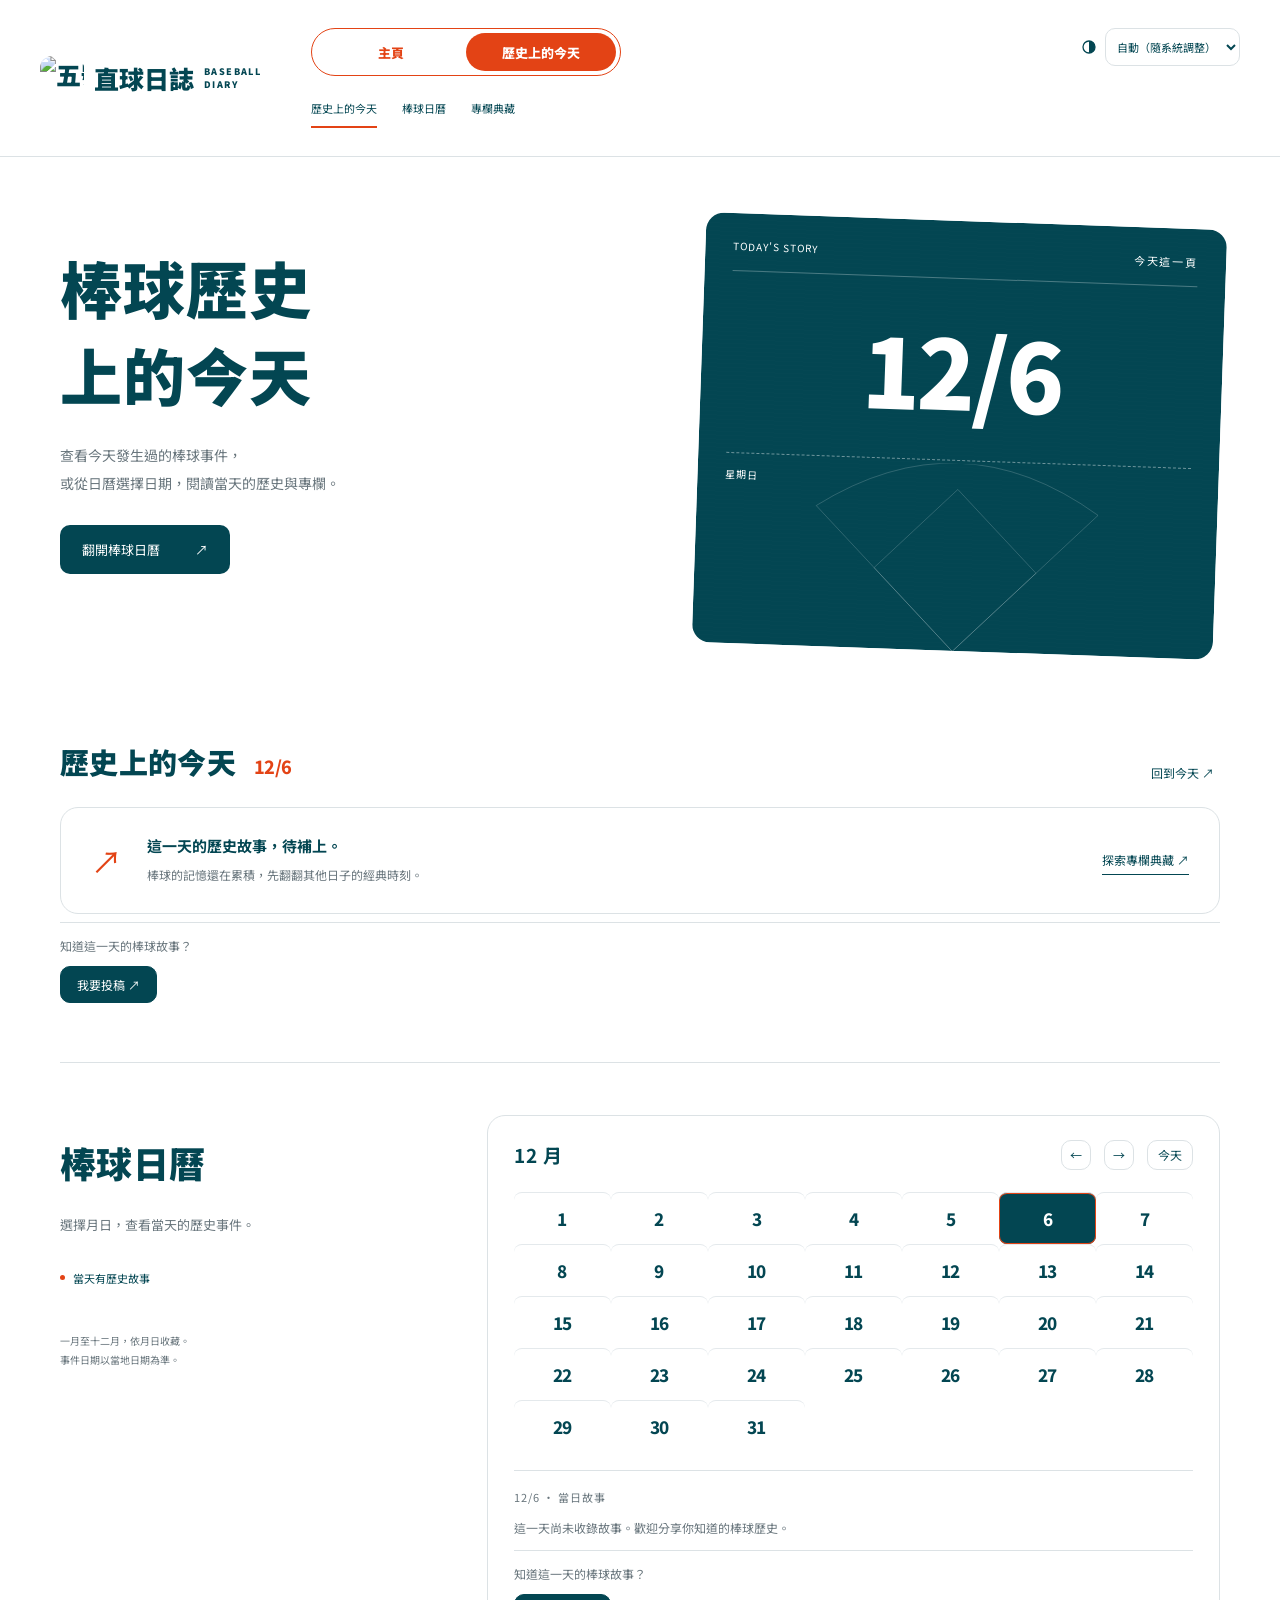
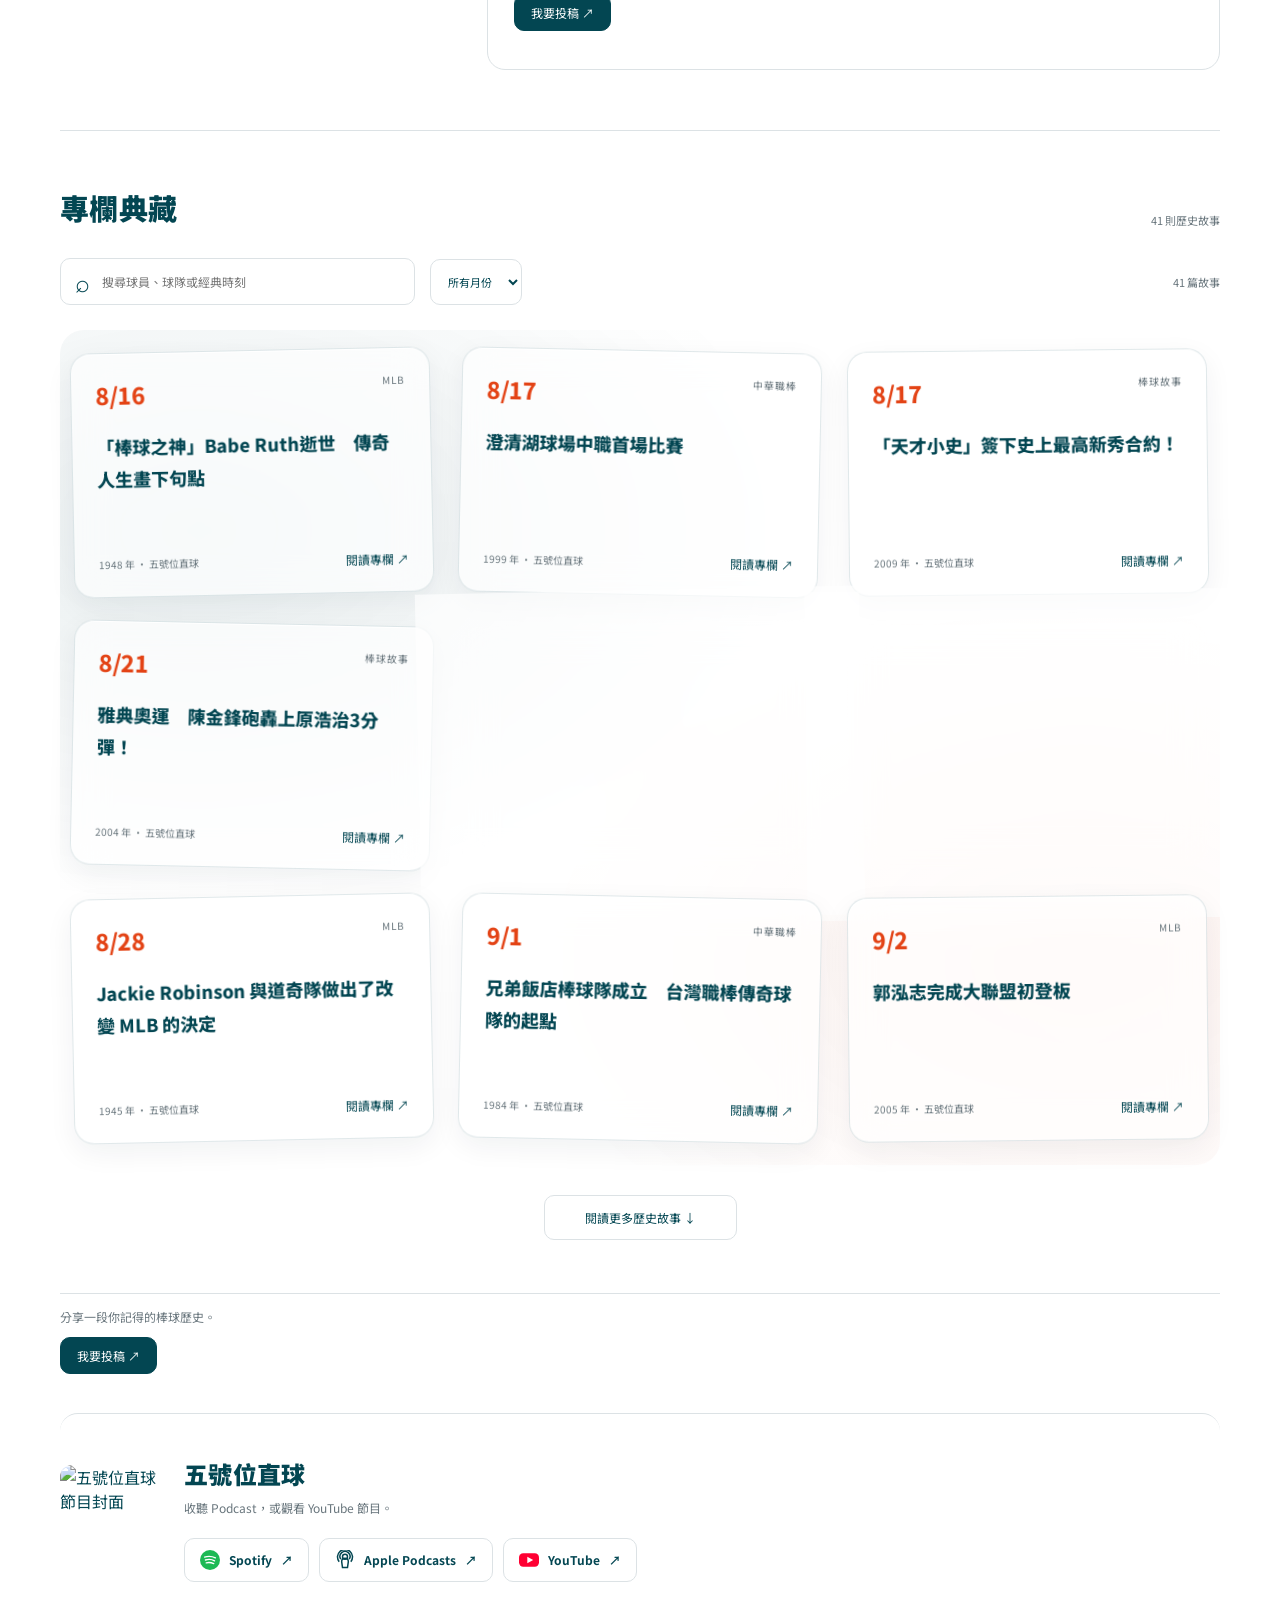
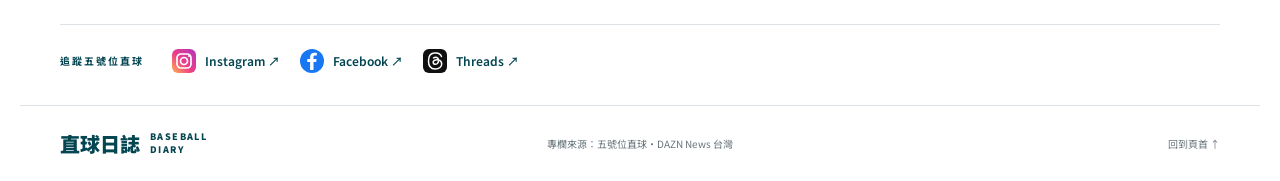
==== commit f9642d18: "Load new frosted-glass archive card design" ====
--- a/index.html
+++ b/index.html
@@ -1,5 +1,5 @@
 <!doctype html>
-<html lang="zh-Hant"><head><meta charset="utf-8"><meta name="viewport" content="width=device-width,initial-scale=1"><script src="theme.js?v=cross-page"></script><meta name="description" content="翻開日曆，重返棒球歷史的每一天。棒球歷史事件、經典時刻與五號位直球專欄。"><title>直球日誌｜棒球歷史上的今天</title><link rel="stylesheet" href="style.css?v=original-field-proportions"><link rel="stylesheet" href="theme.css?v=cross-page"></head><body>
+<html lang="zh-Hant"><head><meta charset="utf-8"><meta name="viewport" content="width=device-width,initial-scale=1"><script src="theme.js?v=cross-page"></script><meta name="description" content="翻開日曆，重返棒球歷史的每一天。棒球歷史事件、經典時刻與五號位直球專欄。"><title>直球日誌｜棒球歷史上的今天</title><link rel="stylesheet" href="style.css?v=glass-archive"><link rel="stylesheet" href="theme.css?v=cross-page"></head><body>
 <header><a href="#today" class="brand"><img class="brand-logo" src="https://i.scdn.co/image/ab6765630000ba8ab9c2b1d7665f5f3e3d04beb9" alt="五號位直球 Logo" width="44" height="44">直球日誌<span class="brand-en">BASEBALL DIARY</span></a><div class="header-navigation"><nav class="page-switcher" aria-label="網站頁面"><a href="content.html">主頁</a><a href="index.html" class="current" aria-current="page">歷史上的今天</a></nav><nav class="section-navigation" aria-label="日誌導覽"><a href="#today" class="active">歷史上的今天</a><a href="#calendar">棒球日曆</a><a href="#stories">專欄典藏</a></nav></div><div class="appearance-control"><svg viewBox="0 0 24 24" fill="none" stroke="currentColor" stroke-width="1.7" aria-hidden="true"><circle cx="12" cy="12" r="8"/><path d="M12 4a8 8 0 0 1 0 16Z" fill="currentColor" stroke="none"/></svg><label class="sr-only" for="appearance-mode">外觀模式</label><select id="appearance-mode" data-appearance-select aria-label="外觀模式"><option value="light">淺色模式</option><option value="dark">深色模式</option><option value="auto" selected>自動（隨系統調整）</option></select></div></header>
 <main><section id="today" class="hero"><div class="hero-copy"><h1>棒球歷史<br>上的今天</h1><p>查看今天發生過的棒球事件，<br>或從日曆選擇日期，閱讀當天的歷史與專欄。</p><a href="#calendar" class="primary">翻開棒球日曆 <span>↗</span></a></div><div class="scorecard"><div class="ticket-top">TODAY'S STORY <span>今天這一頁</span></div><div class="date-big"><span id="hero-month"></span><strong id="hero-day"></strong></div><div class="ticket-bottom"><span id="hero-week"></span></div><svg class="field" viewBox="0 0 500 280" aria-hidden="true"><path d="M250 250 L62 62 Q250 -64 438 62 Z"/><path d="M250 250 L142 142 L250 34 L358 142 Z"/></svg></div></section>
 <section class="today-section"><div class="section-heading"><div><h2>歷史上的今天<span id="today-label"></span></h2></div><button class="text-button" id="return-today">回到今天 ↗</button></div><div id="today-events"></div></section>
--- a/style.css
+++ b/style.css
@@ -117,3 +117,19 @@
 .date-big{height:181px}
 @media(max-width:900px){.scorecard{min-height:400px}}
 @media(max-width:650px){.scorecard{min-height:350px}.date-big{height:145px}.scorecard .field{height:170px}}
+
+/* Frosted archive cards */
+#story-grid{position:relative;isolation:isolate;gap:28px;padding:20px 12px 24px;background:radial-gradient(ellipse at 12% 24%,rgba(3,70,82,.09),transparent 42%),radial-gradient(ellipse at 88% 75%,rgba(227,67,21,.065),transparent 40%);border-radius:24px}
+#story-grid .story{position:relative;padding:24px;min-height:245px;border:1px solid rgba(3,70,82,.12);border-radius:20px;background:rgba(255,255,255,.66);box-shadow:0 9px 28px rgba(3,35,48,.06),inset 0 1px 0 rgba(255,255,255,.95);backdrop-filter:blur(18px) saturate(130%);-webkit-backdrop-filter:blur(18px) saturate(130%);transform:rotate(-1.2deg);transition:transform .22s ease,box-shadow .22s ease,border-color .22s ease}
+#story-grid .story:nth-child(2n){transform:rotate(1.2deg)}
+#story-grid .story:nth-child(3n){transform:rotate(-.6deg)}
+#story-grid .story:hover,#story-grid .story:focus-visible{z-index:1;transform:rotate(0deg) translateY(-5px);box-shadow:0 16px 34px rgba(3,35,48,.12),inset 0 1px 0 rgba(255,255,255,.95);border-color:rgba(227,67,21,.35)}
+#story-grid .story:focus-visible{outline:2px solid var(--red);outline-offset:4px}
+#story-grid .story h3{margin:19px 0 25px}
+html[data-theme="dark"] #story-grid{background:radial-gradient(ellipse at 12% 24%,rgba(61,157,184,.17),transparent 42%),radial-gradient(ellipse at 88% 75%,rgba(227,67,21,.13),transparent 40%)}
+html[data-theme="dark"] #story-grid .story{background:rgba(24,35,45,.64);border-color:rgba(192,220,235,.17);box-shadow:0 9px 28px rgba(0,0,0,.2),inset 0 1px 0 rgba(255,255,255,.09)}
+html[data-theme="dark"] #story-grid .story:hover,html[data-theme="dark"] #story-grid .story:focus-visible{border-color:rgba(255,120,89,.5);box-shadow:0 16px 34px rgba(0,0,0,.28)}
+@supports not ((backdrop-filter:blur(1px)) or (-webkit-backdrop-filter:blur(1px))){#story-grid .story{background:rgba(255,255,255,.94)}html[data-theme="dark"] #story-grid .story{background:rgba(24,35,45,.96)}}
+@media(max-width:650px){#story-grid{gap:20px 15px;padding:14px 5px 20px}#story-grid .story{padding:18px 15px;min-height:250px;transform:rotate(-.5deg);border-radius:16px}#story-grid .story:nth-child(2n){transform:rotate(.5deg)}#story-grid .story:nth-child(3n){transform:rotate(-.3deg)}#story-grid .story:hover,#story-grid .story:focus-visible{transform:rotate(0deg) translateY(-2px)}}
+@media(max-width:380px){#story-grid{grid-template-columns:1fr}#story-grid .story{min-height:205px}}
+@media(prefers-reduced-motion:reduce){#story-grid .story{transition:none}#story-grid .story,#story-grid .story:nth-child(n),#story-grid .story:hover,#story-grid .story:focus-visible{transform:none}}
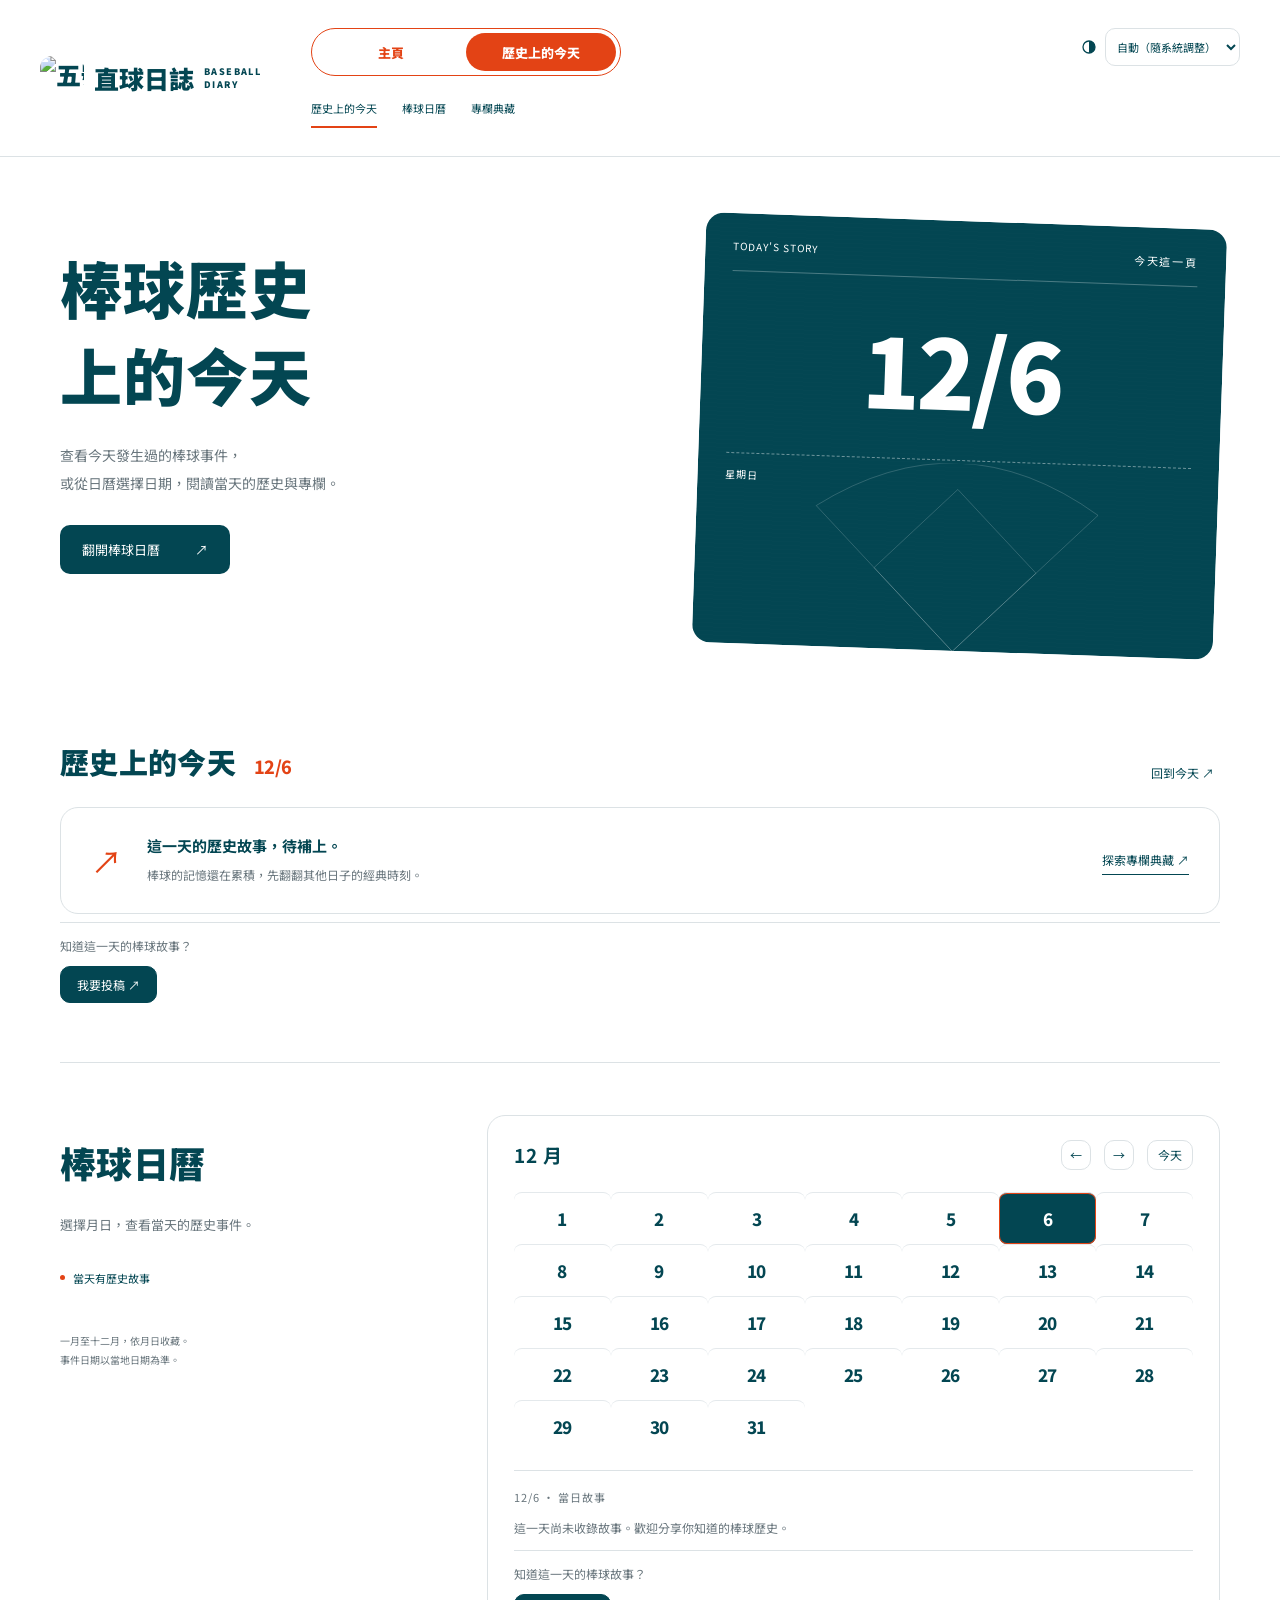
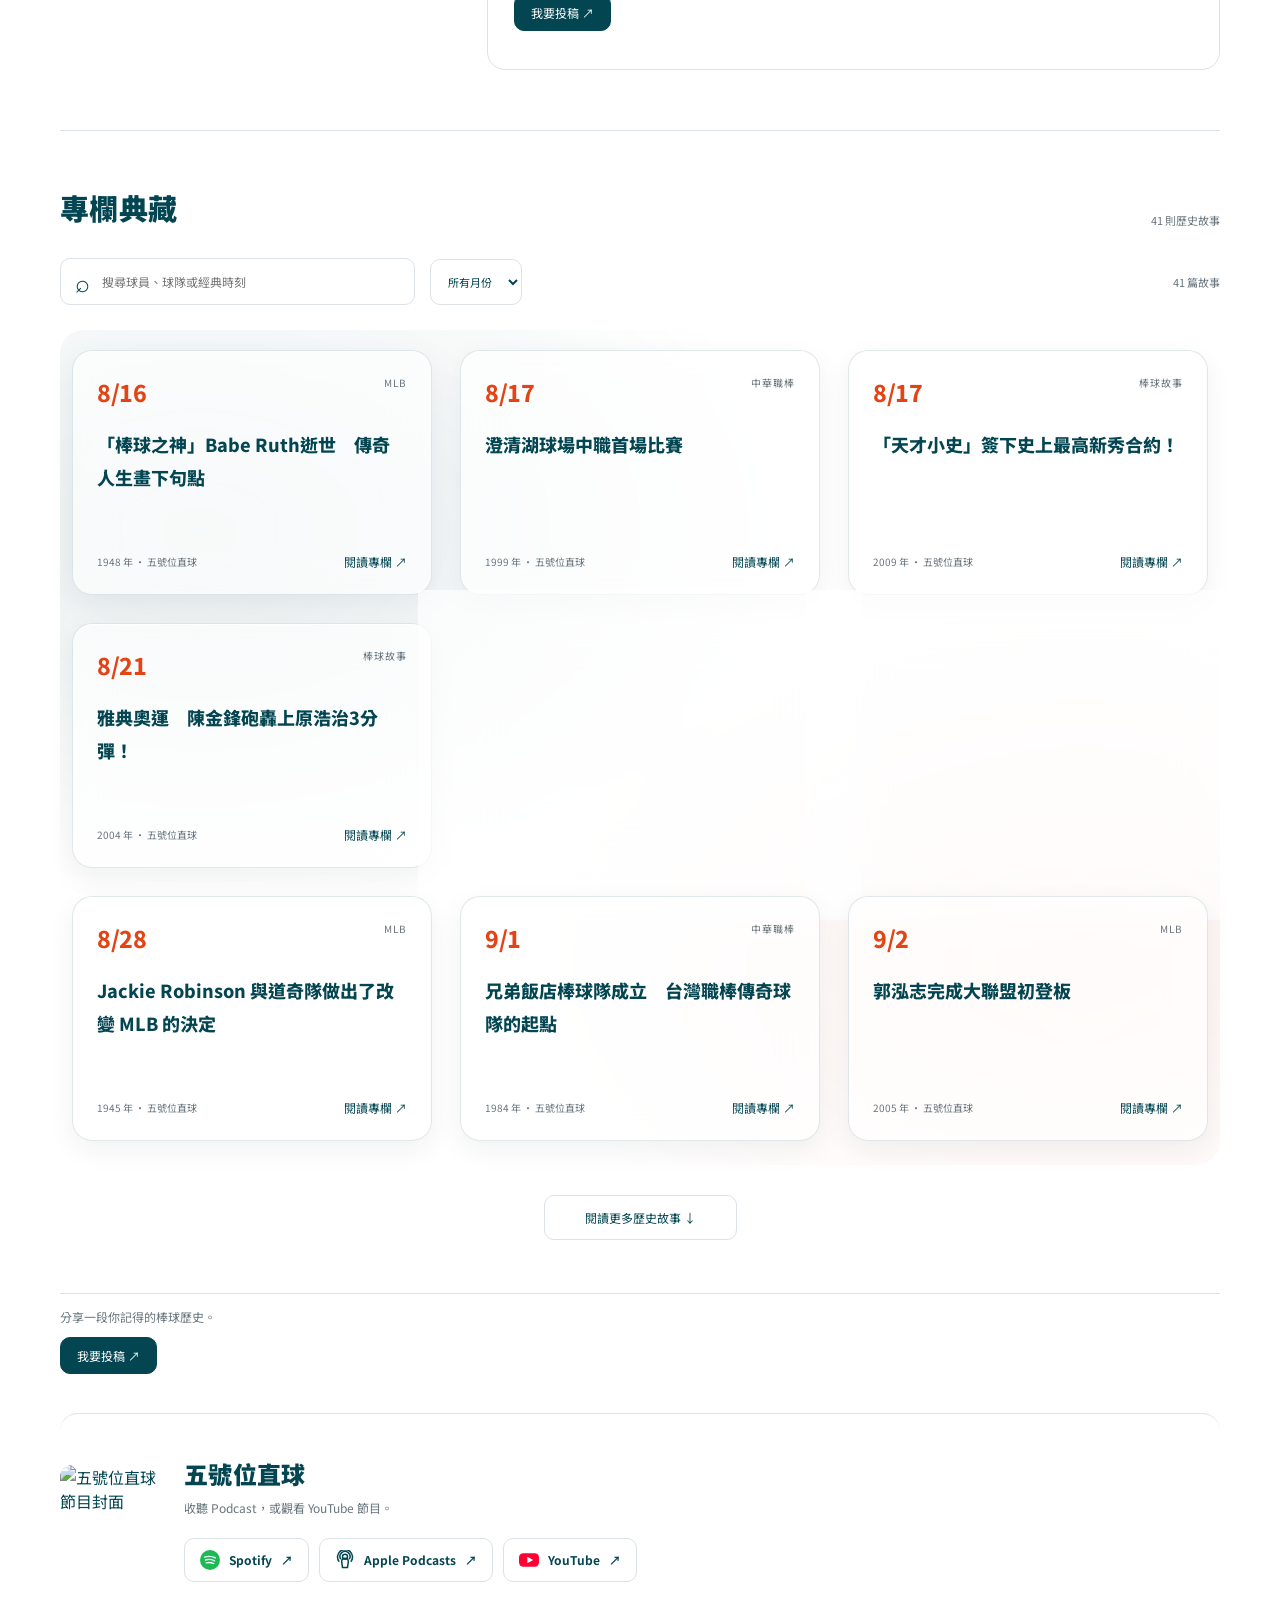
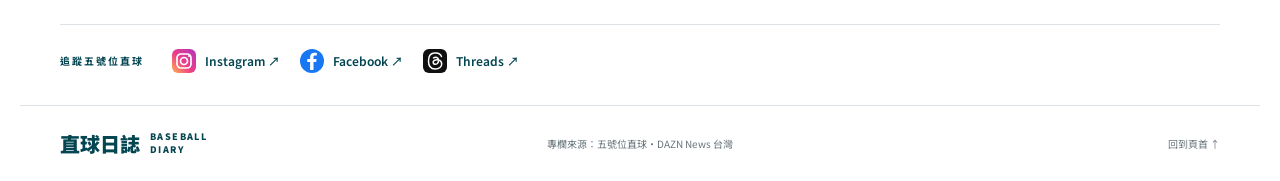
==== commit 8c781629: "Refresh archive hover effect styles" ====
--- a/index.html
+++ b/index.html
@@ -1,5 +1,5 @@
 <!doctype html>
-<html lang="zh-Hant"><head><meta charset="utf-8"><meta name="viewport" content="width=device-width,initial-scale=1"><script src="theme.js?v=cross-page"></script><meta name="description" content="翻開日曆，重返棒球歷史的每一天。棒球歷史事件、經典時刻與五號位直球專欄。"><title>直球日誌｜棒球歷史上的今天</title><link rel="stylesheet" href="style.css?v=glass-archive"><link rel="stylesheet" href="theme.css?v=cross-page"></head><body>
+<html lang="zh-Hant"><head><meta charset="utf-8"><meta name="viewport" content="width=device-width,initial-scale=1"><script src="theme.js?v=cross-page"></script><meta name="description" content="翻開日曆，重返棒球歷史的每一天。棒球歷史事件、經典時刻與五號位直球專欄。"><title>直球日誌｜棒球歷史上的今天</title><link rel="stylesheet" href="style.css?v=hover-glow"><link rel="stylesheet" href="theme.css?v=cross-page"></head><body>
 <header><a href="#today" class="brand"><img class="brand-logo" src="https://i.scdn.co/image/ab6765630000ba8ab9c2b1d7665f5f3e3d04beb9" alt="五號位直球 Logo" width="44" height="44">直球日誌<span class="brand-en">BASEBALL DIARY</span></a><div class="header-navigation"><nav class="page-switcher" aria-label="網站頁面"><a href="content.html">主頁</a><a href="index.html" class="current" aria-current="page">歷史上的今天</a></nav><nav class="section-navigation" aria-label="日誌導覽"><a href="#today" class="active">歷史上的今天</a><a href="#calendar">棒球日曆</a><a href="#stories">專欄典藏</a></nav></div><div class="appearance-control"><svg viewBox="0 0 24 24" fill="none" stroke="currentColor" stroke-width="1.7" aria-hidden="true"><circle cx="12" cy="12" r="8"/><path d="M12 4a8 8 0 0 1 0 16Z" fill="currentColor" stroke="none"/></svg><label class="sr-only" for="appearance-mode">外觀模式</label><select id="appearance-mode" data-appearance-select aria-label="外觀模式"><option value="light">淺色模式</option><option value="dark">深色模式</option><option value="auto" selected>自動（隨系統調整）</option></select></div></header>
 <main><section id="today" class="hero"><div class="hero-copy"><h1>棒球歷史<br>上的今天</h1><p>查看今天發生過的棒球事件，<br>或從日曆選擇日期，閱讀當天的歷史與專欄。</p><a href="#calendar" class="primary">翻開棒球日曆 <span>↗</span></a></div><div class="scorecard"><div class="ticket-top">TODAY'S STORY <span>今天這一頁</span></div><div class="date-big"><span id="hero-month"></span><strong id="hero-day"></strong></div><div class="ticket-bottom"><span id="hero-week"></span></div><svg class="field" viewBox="0 0 500 280" aria-hidden="true"><path d="M250 250 L62 62 Q250 -64 438 62 Z"/><path d="M250 250 L142 142 L250 34 L358 142 Z"/></svg></div></section>
 <section class="today-section"><div class="section-heading"><div><h2>歷史上的今天<span id="today-label"></span></h2></div><button class="text-button" id="return-today">回到今天 ↗</button></div><div id="today-events"></div></section>
--- a/style.css
+++ b/style.css
@@ -133,3 +133,11 @@
 @media(max-width:650px){#story-grid{gap:20px 15px;padding:14px 5px 20px}#story-grid .story{padding:18px 15px;min-height:250px;transform:rotate(-.5deg);border-radius:16px}#story-grid .story:nth-child(2n){transform:rotate(.5deg)}#story-grid .story:nth-child(3n){transform:rotate(-.3deg)}#story-grid .story:hover,#story-grid .story:focus-visible{transform:rotate(0deg) translateY(-2px)}}
 @media(max-width:380px){#story-grid{grid-template-columns:1fr}#story-grid .story{min-height:205px}}
 @media(prefers-reduced-motion:reduce){#story-grid .story{transition:none}#story-grid .story,#story-grid .story:nth-child(n),#story-grid .story:hover,#story-grid .story:focus-visible{transform:none}}
+
+/* Archive cards stay straight until interaction. */
+#story-grid .story,#story-grid .story:nth-child(n){transform:none}
+#story-grid .story:hover,#story-grid .story:focus-visible{transform:translateY(-4px) rotate(-1deg);border-color:rgba(227,67,21,.25);box-shadow:0 12px 30px rgba(227,67,21,.10),0 0 24px rgba(227,67,21,.09),inset 0 1px 0 rgba(255,255,255,.95)}
+#story-grid .story:nth-child(2n):hover,#story-grid .story:nth-child(2n):focus-visible{transform:translateY(-4px) rotate(1deg)}
+html[data-theme="dark"] #story-grid .story:hover,html[data-theme="dark"] #story-grid .story:focus-visible{box-shadow:0 12px 30px rgba(227,67,21,.13),0 0 26px rgba(255,91,57,.10),inset 0 1px 0 rgba(255,255,255,.09)}
+@media(hover:none){#story-grid .story:hover,#story-grid .story:nth-child(n):hover{transform:none}}
+@media(prefers-reduced-motion:reduce){#story-grid .story:hover,#story-grid .story:nth-child(n):hover,#story-grid .story:focus-visible,#story-grid .story:nth-child(n):focus-visible{transform:none}}
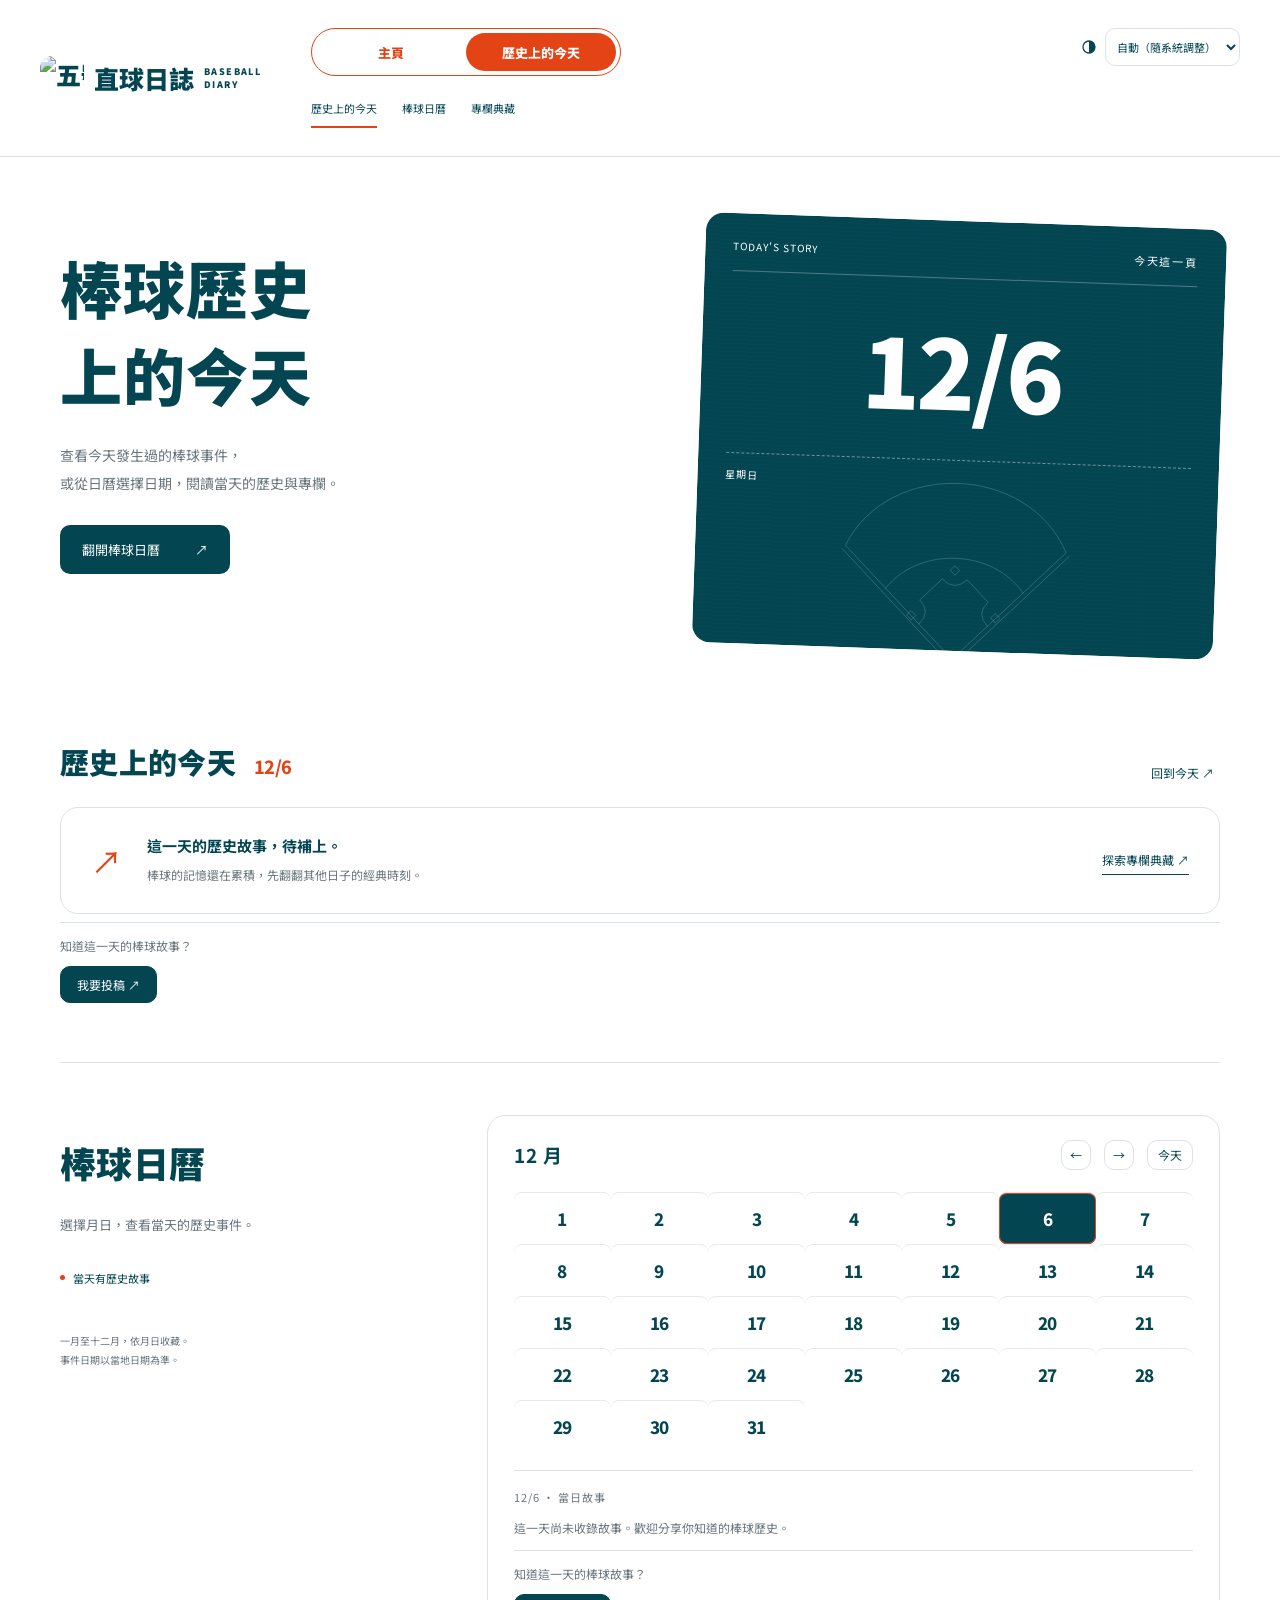
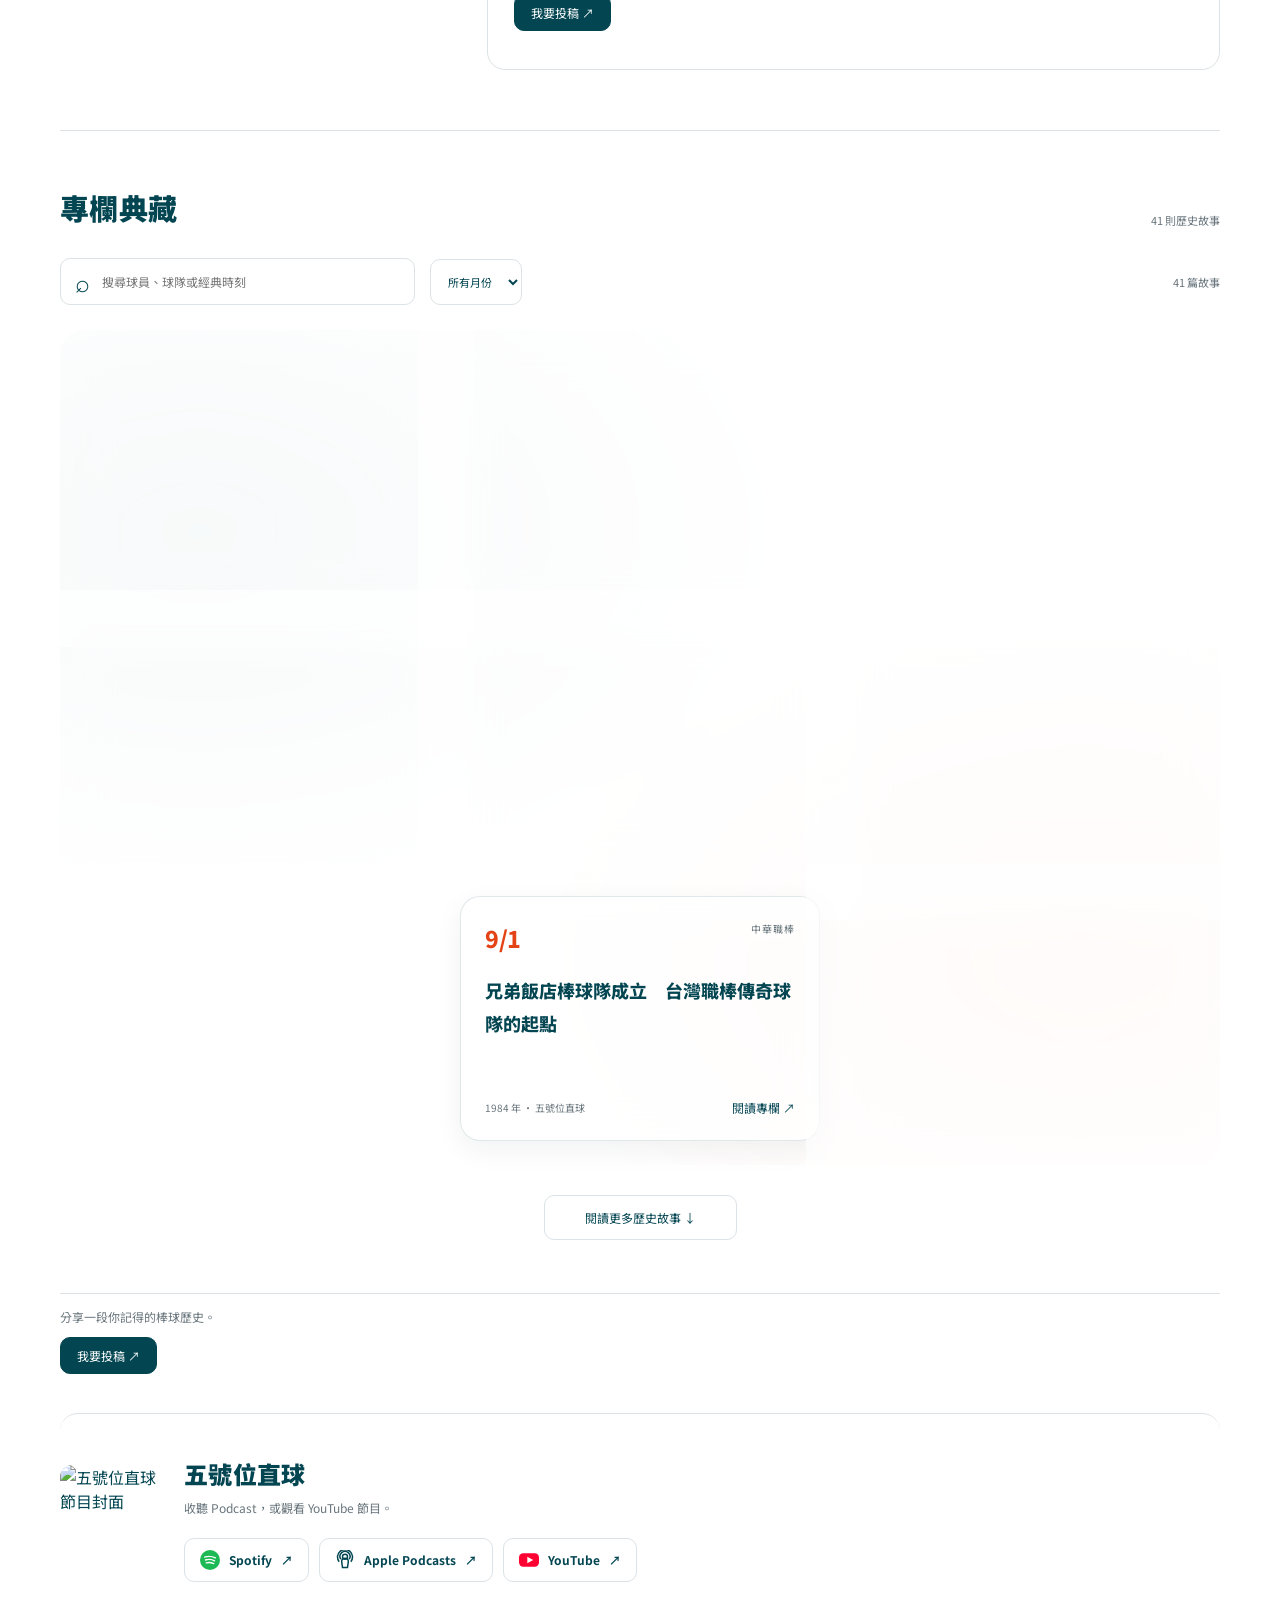
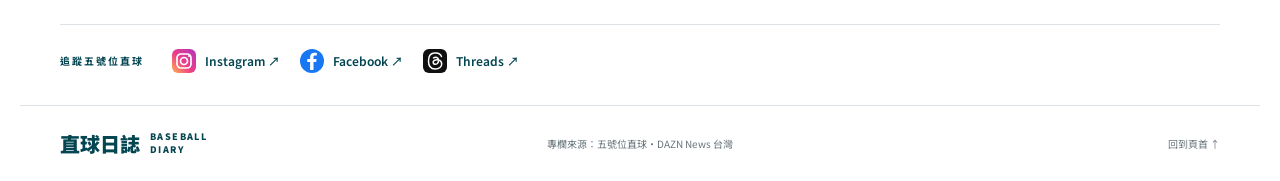
==== commit 901c7394: "Redraw ballpark with curved outfield, infield grass and foul boundaries" ====
--- a/index.html
+++ b/index.html
@@ -1,7 +1,7 @@
 <!doctype html>
-<html lang="zh-Hant"><head><meta charset="utf-8"><meta name="viewport" content="width=device-width,initial-scale=1"><script src="theme.js?v=cross-page"></script><meta name="description" content="翻開日曆，重返棒球歷史的每一天。棒球歷史事件、經典時刻與五號位直球專欄。"><title>直球日誌｜棒球歷史上的今天</title><link rel="stylesheet" href="style.css?v=hover-glow"><link rel="stylesheet" href="theme.css?v=cross-page"></head><body>
+<html lang="zh-Hant"><head><meta charset="utf-8"><meta name="viewport" content="width=device-width,initial-scale=1"><script src="theme.js?v=cross-page"></script><meta name="description" content="翻開日曆，重返棒球歷史的每一天。棒球歷史事件、經典時刻與五號位直球專欄。"><title>直球日誌｜棒球歷史上的今天</title><link rel="stylesheet" href="style.css?v=field-outline-v3"><link rel="stylesheet" href="theme.css?v=cross-page"></head><body>
 <header><a href="#today" class="brand"><img class="brand-logo" src="https://i.scdn.co/image/ab6765630000ba8ab9c2b1d7665f5f3e3d04beb9" alt="五號位直球 Logo" width="44" height="44">直球日誌<span class="brand-en">BASEBALL DIARY</span></a><div class="header-navigation"><nav class="page-switcher" aria-label="網站頁面"><a href="content.html">主頁</a><a href="index.html" class="current" aria-current="page">歷史上的今天</a></nav><nav class="section-navigation" aria-label="日誌導覽"><a href="#today" class="active">歷史上的今天</a><a href="#calendar">棒球日曆</a><a href="#stories">專欄典藏</a></nav></div><div class="appearance-control"><svg viewBox="0 0 24 24" fill="none" stroke="currentColor" stroke-width="1.7" aria-hidden="true"><circle cx="12" cy="12" r="8"/><path d="M12 4a8 8 0 0 1 0 16Z" fill="currentColor" stroke="none"/></svg><label class="sr-only" for="appearance-mode">外觀模式</label><select id="appearance-mode" data-appearance-select aria-label="外觀模式"><option value="light">淺色模式</option><option value="dark">深色模式</option><option value="auto" selected>自動（隨系統調整）</option></select></div></header>
-<main><section id="today" class="hero"><div class="hero-copy"><h1>棒球歷史<br>上的今天</h1><p>查看今天發生過的棒球事件，<br>或從日曆選擇日期，閱讀當天的歷史與專欄。</p><a href="#calendar" class="primary">翻開棒球日曆 <span>↗</span></a></div><div class="scorecard"><div class="ticket-top">TODAY'S STORY <span>今天這一頁</span></div><div class="date-big"><span id="hero-month"></span><strong id="hero-day"></strong></div><div class="ticket-bottom"><span id="hero-week"></span></div><svg class="field" viewBox="0 0 500 280" aria-hidden="true"><path d="M250 250 L62 62 Q250 -64 438 62 Z"/><path d="M250 250 L142 142 L250 34 L358 142 Z"/></svg></div></section>
+<main><section id="today" class="hero"><div class="hero-copy"><h1>棒球歷史<br>上的今天</h1><p>查看今天發生過的棒球事件，<br>或從日曆選擇日期，閱讀當天的歷史與專欄。</p><a href="#calendar" class="primary">翻開棒球日曆 <span>↗</span></a></div><div class="scorecard"><div class="ticket-top">TODAY'S STORY <span>今天這一頁</span></div><div class="date-big"><span id="hero-month"></span><strong id="hero-day"></strong></div><div class="ticket-bottom"><span id="hero-week"></span></div><svg class="field" viewBox="0 0 600 540" aria-hidden="true" focusable="false"><g fill="none" stroke-linecap="round" stroke-linejoin="round"><path d="M300 510 35 245C132 35 468 35 565 245L300 510Z"/><path d="M292 518 28 254M308 518 572 254"/><path d="M135 345C211 241 389 241 465 345"/><path d="M218 428Q247 398 218 370L270 318Q300 347 330 318L382 370Q353 398 382 428"/><path d="m300 286 11 11-11 11-11-11Zm-101 111 11 11-11 11-11-11Zm202 0 11 11-11 11-11-11Z"/></g></svg></div></section>
 <section class="today-section"><div class="section-heading"><div><h2>歷史上的今天<span id="today-label"></span></h2></div><button class="text-button" id="return-today">回到今天 ↗</button></div><div id="today-events"></div></section>
 <section id="calendar" class="calendar-section"><div class="calendar-intro"><h2>棒球日曆</h2><p>選擇月日，查看當天的歷史事件。</p><div class="legend"><i></i> 當天有歷史故事</div><div class="year-note">一月至十二月，依月日收藏。<br>事件日期以當地日期為準。</div></div><div class="calendar-box"><div class="month-control"><button id="prev" aria-label="上一個月">←</button><h3 id="month-label"></h3><button id="next" aria-label="下一個月">→</button><button id="cal-today">今天</button></div><div id="calendar-grid"></div><div class="selected-heading" id="selected-heading"></div><div id="selected-events" aria-live="polite"></div></div></section>
 <section id="stories"><div class="section-heading"><div><h2>專欄典藏</h2></div><span class="archive-count">41 則歷史故事</span></div><div class="filters"><label class="search"><span>⌕</span><input id="search" type="search" placeholder="搜尋球員、球隊或經典時刻" aria-label="搜尋專欄"></label><label><span class="sr-only">月份篩選</span><select id="month-filter"><option value="">所有月份</option></select></label><span id="results-count"></span></div><div id="story-grid"></div><button id="more" class="more">閱讀更多歷史故事 ↓</button></section>
--- a/style.css
+++ b/style.css
@@ -141,3 +141,7 @@
 html[data-theme="dark"] #story-grid .story:hover,html[data-theme="dark"] #story-grid .story:focus-visible{box-shadow:0 12px 30px rgba(227,67,21,.13),0 0 26px rgba(255,91,57,.10),inset 0 1px 0 rgba(255,255,255,.09)}
 @media(hover:none){#story-grid .story:hover,#story-grid .story:nth-child(n):hover{transform:none}}
 @media(prefers-reduced-motion:reduce){#story-grid .story:hover,#story-grid .story:nth-child(n):hover,#story-grid .story:focus-visible,#story-grid .story:nth-child(n):focus-visible{transform:none}}
+
+/* Reference-based ballpark outline, without plate or pitching mound. */
+.scorecard .field{width:100%;height:225px;left:0;bottom:-21px;stroke:#ffffff48;stroke-width:1.5}
+@media(max-width:650px){.scorecard .field{height:185px;bottom:-19px;stroke-width:1.5}}
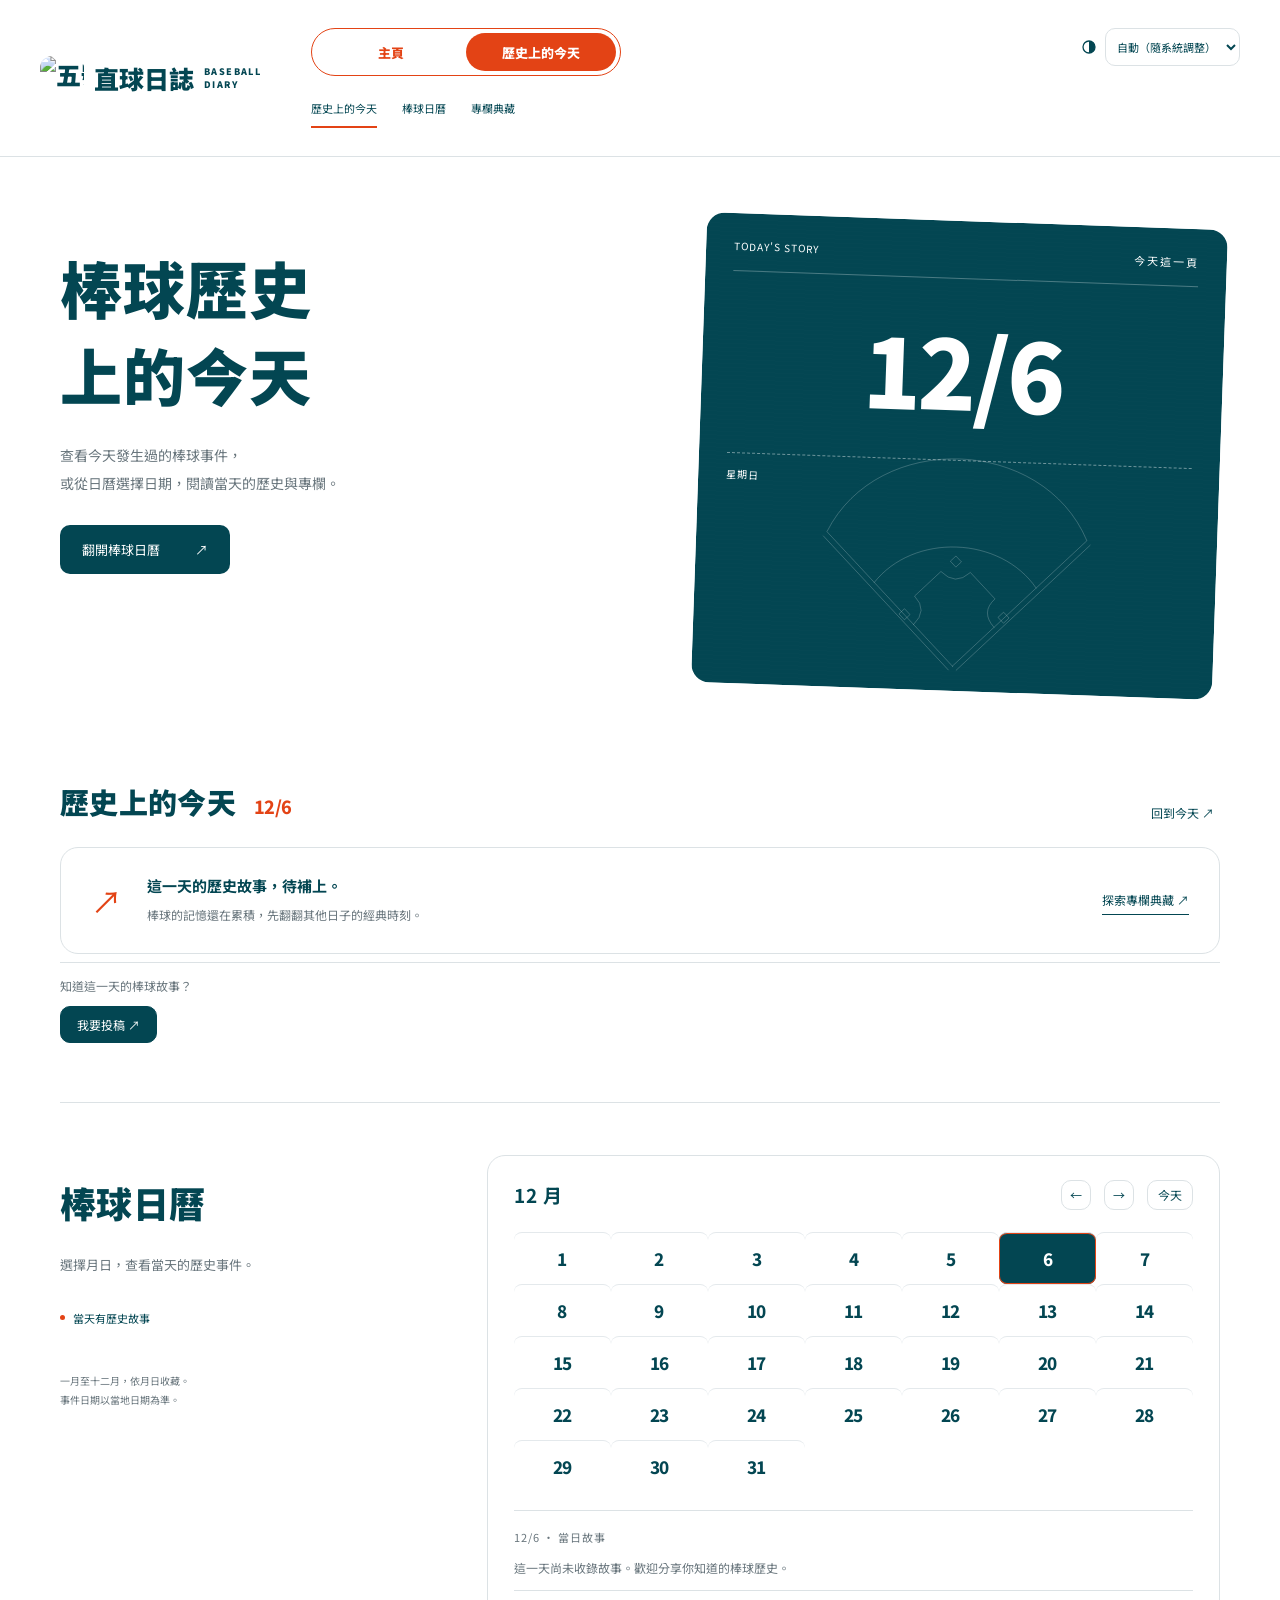
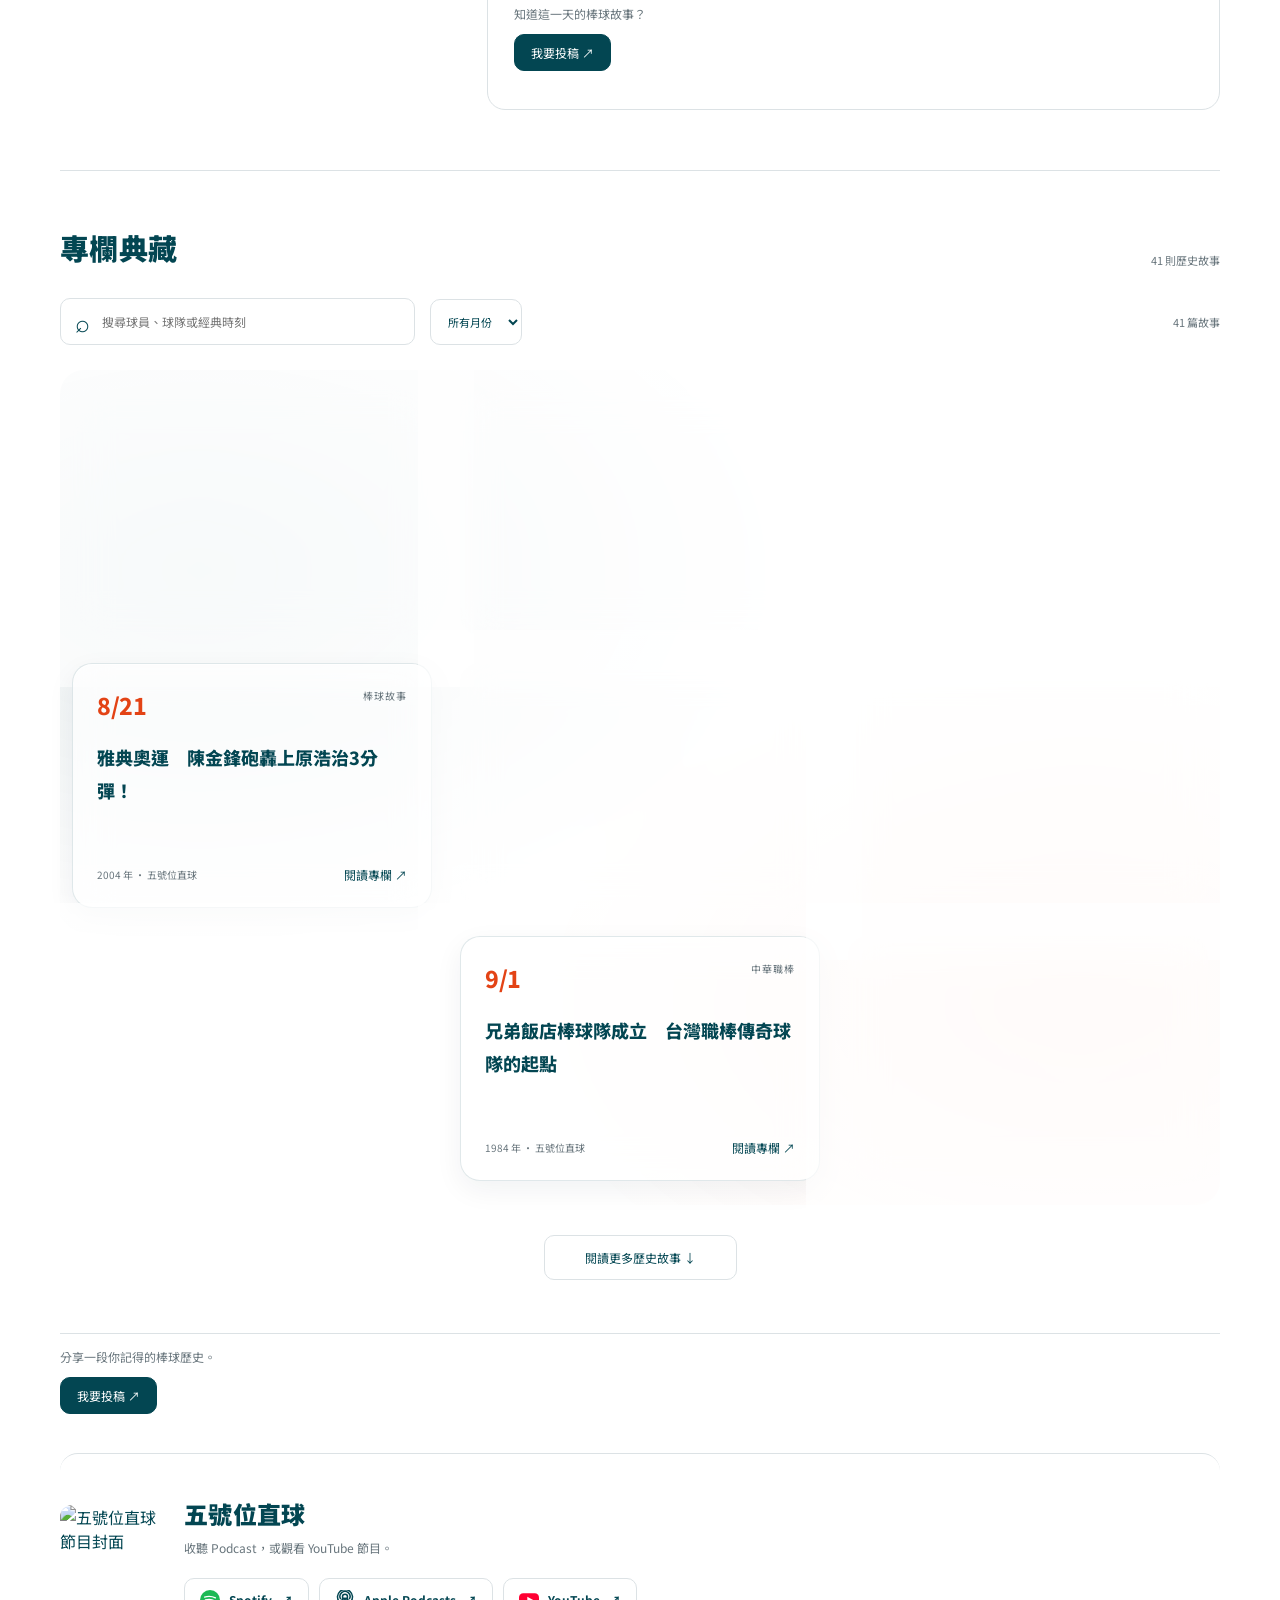
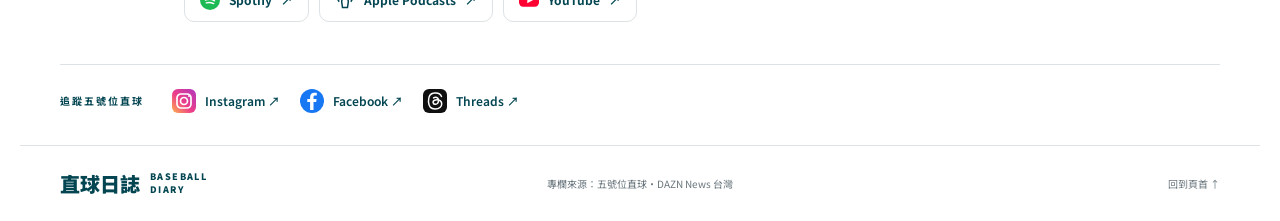
==== commit 58410840: "Refresh ballpark positioning styles" ====
--- a/index.html
+++ b/index.html
@@ -1,5 +1,5 @@
 <!doctype html>
-<html lang="zh-Hant"><head><meta charset="utf-8"><meta name="viewport" content="width=device-width,initial-scale=1"><script src="theme.js?v=cross-page"></script><meta name="description" content="翻開日曆，重返棒球歷史的每一天。棒球歷史事件、經典時刻與五號位直球專欄。"><title>直球日誌｜棒球歷史上的今天</title><link rel="stylesheet" href="style.css?v=field-outline-v3"><link rel="stylesheet" href="theme.css?v=cross-page"></head><body>
+<html lang="zh-Hant"><head><meta charset="utf-8"><meta name="viewport" content="width=device-width,initial-scale=1"><script src="theme.js?v=cross-page"></script><meta name="description" content="翻開日曆，重返棒球歷史的每一天。棒球歷史事件、經典時刻與五號位直球專欄。"><title>直球日誌｜棒球歷史上的今天</title><link rel="stylesheet" href="style.css?v=field-position-v4"><link rel="stylesheet" href="theme.css?v=cross-page"></head><body>
 <header><a href="#today" class="brand"><img class="brand-logo" src="https://i.scdn.co/image/ab6765630000ba8ab9c2b1d7665f5f3e3d04beb9" alt="五號位直球 Logo" width="44" height="44">直球日誌<span class="brand-en">BASEBALL DIARY</span></a><div class="header-navigation"><nav class="page-switcher" aria-label="網站頁面"><a href="content.html">主頁</a><a href="index.html" class="current" aria-current="page">歷史上的今天</a></nav><nav class="section-navigation" aria-label="日誌導覽"><a href="#today" class="active">歷史上的今天</a><a href="#calendar">棒球日曆</a><a href="#stories">專欄典藏</a></nav></div><div class="appearance-control"><svg viewBox="0 0 24 24" fill="none" stroke="currentColor" stroke-width="1.7" aria-hidden="true"><circle cx="12" cy="12" r="8"/><path d="M12 4a8 8 0 0 1 0 16Z" fill="currentColor" stroke="none"/></svg><label class="sr-only" for="appearance-mode">外觀模式</label><select id="appearance-mode" data-appearance-select aria-label="外觀模式"><option value="light">淺色模式</option><option value="dark">深色模式</option><option value="auto" selected>自動（隨系統調整）</option></select></div></header>
 <main><section id="today" class="hero"><div class="hero-copy"><h1>棒球歷史<br>上的今天</h1><p>查看今天發生過的棒球事件，<br>或從日曆選擇日期，閱讀當天的歷史與專欄。</p><a href="#calendar" class="primary">翻開棒球日曆 <span>↗</span></a></div><div class="scorecard"><div class="ticket-top">TODAY'S STORY <span>今天這一頁</span></div><div class="date-big"><span id="hero-month"></span><strong id="hero-day"></strong></div><div class="ticket-bottom"><span id="hero-week"></span></div><svg class="field" viewBox="0 0 600 540" aria-hidden="true" focusable="false"><g fill="none" stroke-linecap="round" stroke-linejoin="round"><path d="M300 510 35 245C132 35 468 35 565 245L300 510Z"/><path d="M292 518 28 254M308 518 572 254"/><path d="M135 345C211 241 389 241 465 345"/><path d="M218 428Q247 398 218 370L270 318Q300 347 330 318L382 370Q353 398 382 428"/><path d="m300 286 11 11-11 11-11-11Zm-101 111 11 11-11 11-11-11Zm202 0 11 11-11 11-11-11Z"/></g></svg></div></section>
 <section class="today-section"><div class="section-heading"><div><h2>歷史上的今天<span id="today-label"></span></h2></div><button class="text-button" id="return-today">回到今天 ↗</button></div><div id="today-events"></div></section>
--- a/style.css
+++ b/style.css
@@ -145,3 +145,9 @@
 /* Reference-based ballpark outline, without plate or pitching mound. */
 .scorecard .field{width:100%;height:225px;left:0;bottom:-21px;stroke:#ffffff48;stroke-width:1.5}
 @media(max-width:650px){.scorecard .field{height:185px;bottom:-19px;stroke-width:1.5}}
+
+/* Enlarge the field and keep its home corner inside the card. */
+.scorecard{min-height:470px}
+.scorecard .field{height:265px;bottom:10px}
+@media(max-width:900px){.scorecard{min-height:450px}}
+@media(max-width:650px){.scorecard{min-height:405px}.scorecard .field{height:225px;bottom:10px}}
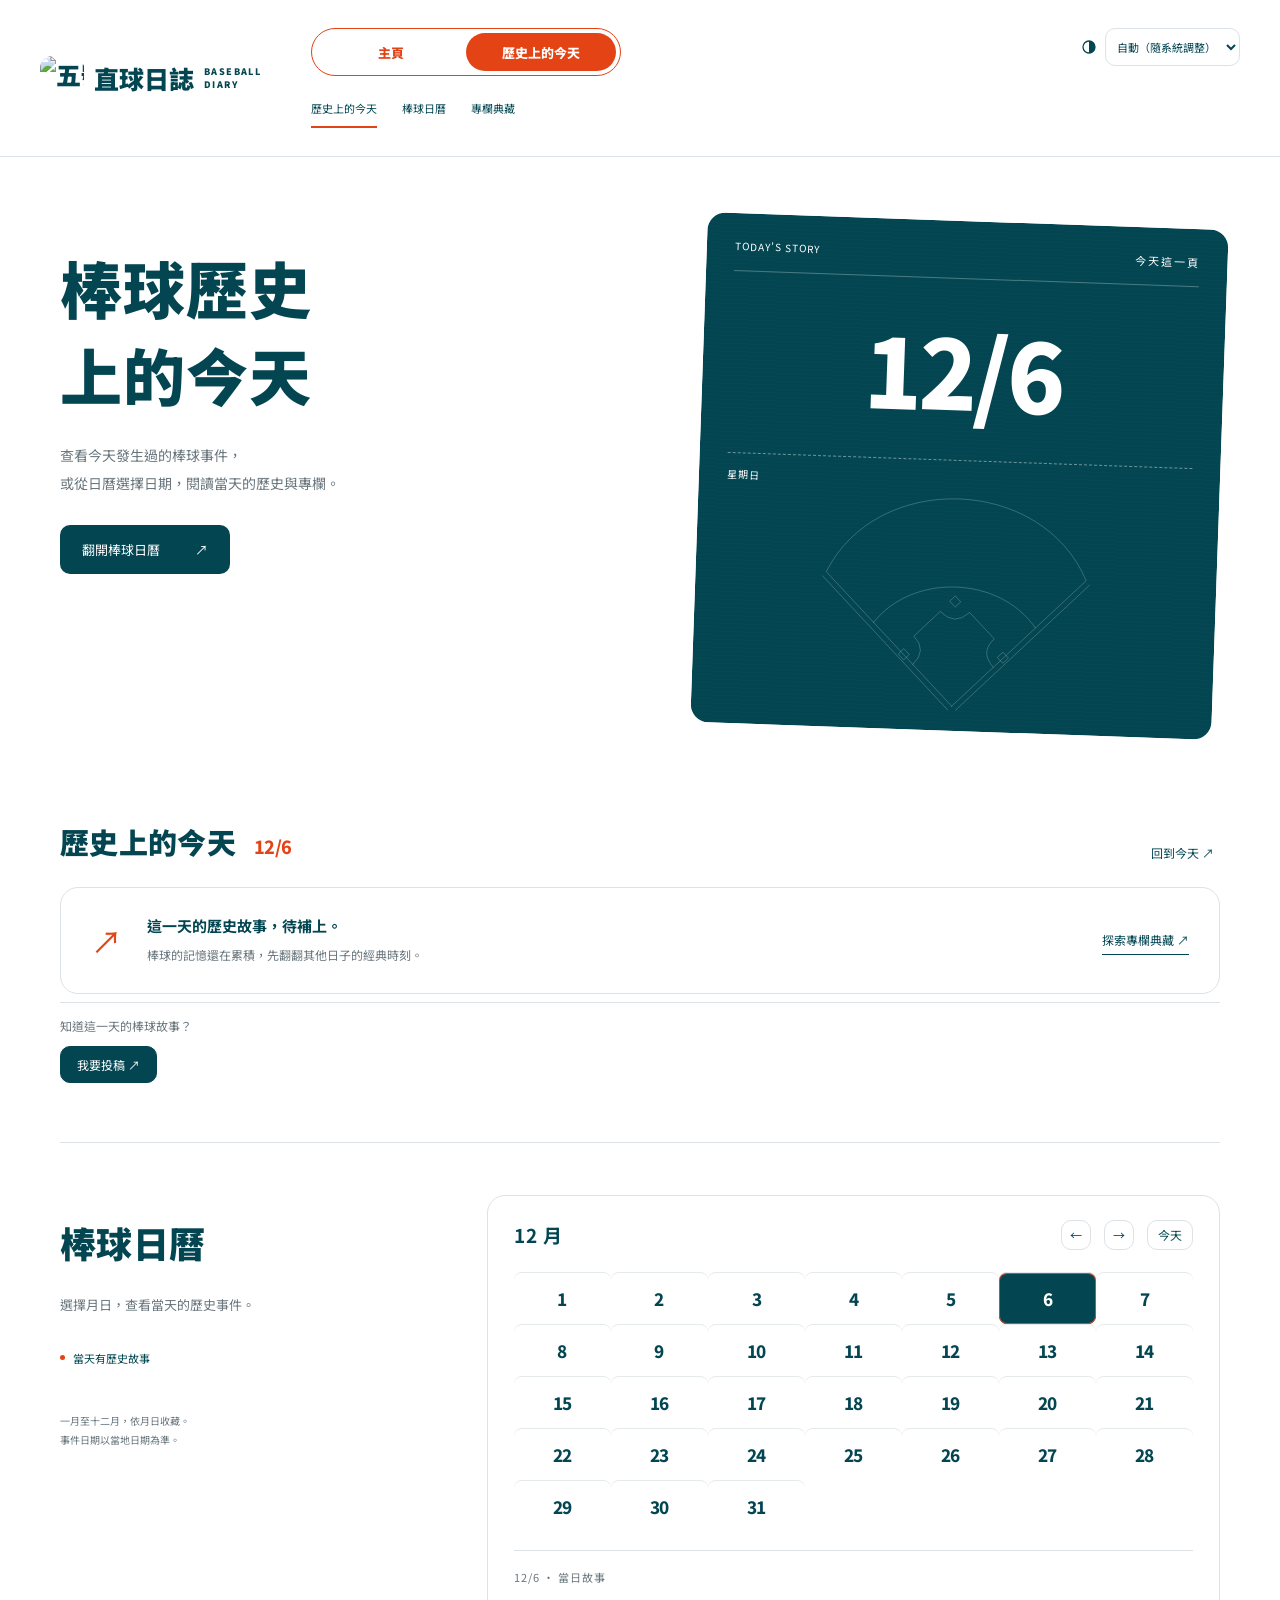
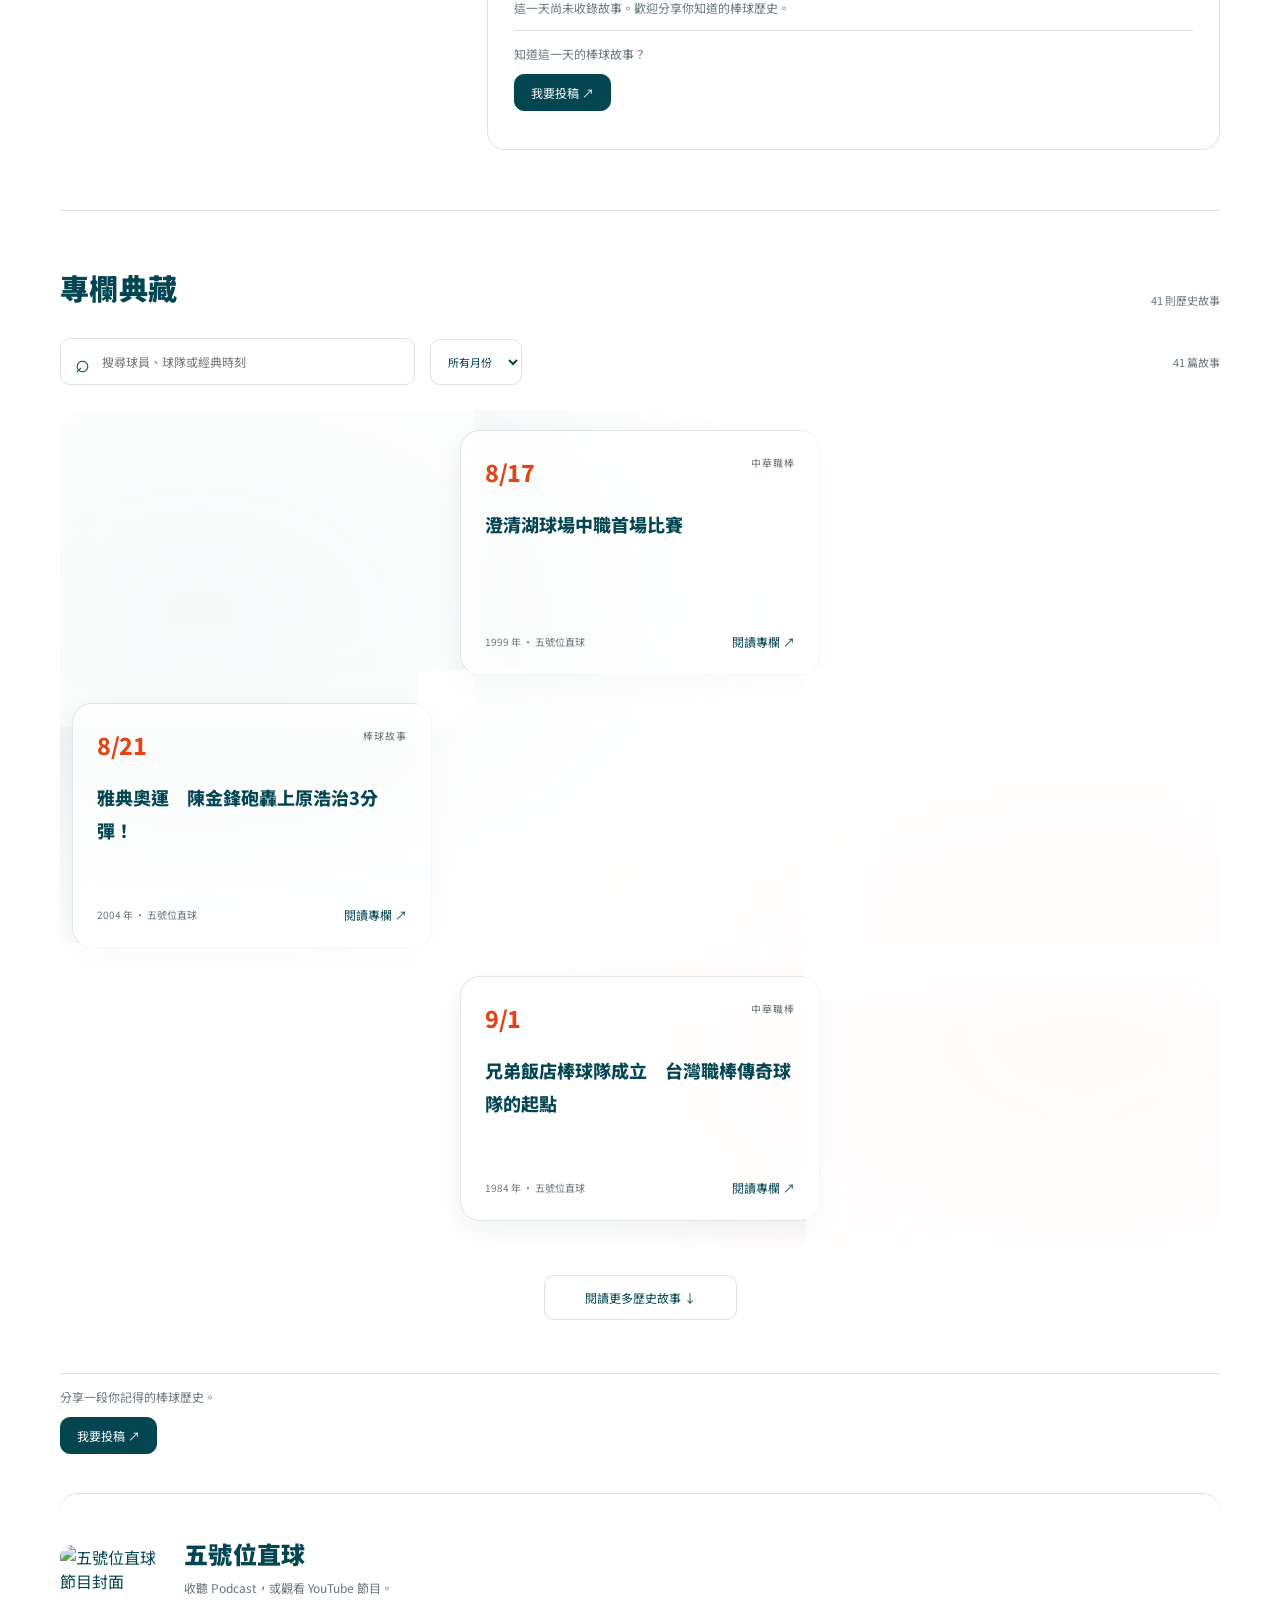
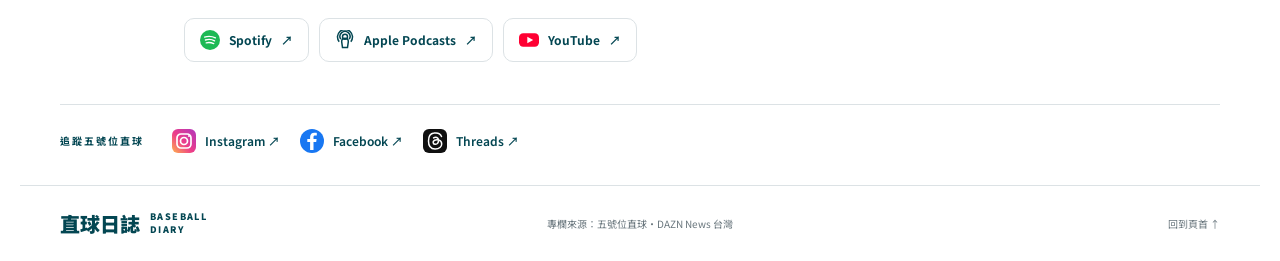
==== commit d13629f6: "Refresh ballpark divider spacing" ====
--- a/index.html
+++ b/index.html
@@ -1,5 +1,5 @@
 <!doctype html>
-<html lang="zh-Hant"><head><meta charset="utf-8"><meta name="viewport" content="width=device-width,initial-scale=1"><script src="theme.js?v=cross-page"></script><meta name="description" content="翻開日曆，重返棒球歷史的每一天。棒球歷史事件、經典時刻與五號位直球專欄。"><title>直球日誌｜棒球歷史上的今天</title><link rel="stylesheet" href="style.css?v=field-position-v4"><link rel="stylesheet" href="theme.css?v=cross-page"></head><body>
+<html lang="zh-Hant"><head><meta charset="utf-8"><meta name="viewport" content="width=device-width,initial-scale=1"><script src="theme.js?v=cross-page"></script><meta name="description" content="翻開日曆，重返棒球歷史的每一天。棒球歷史事件、經典時刻與五號位直球專欄。"><title>直球日誌｜棒球歷史上的今天</title><link rel="stylesheet" href="style.css?v=field-divider-gap"><link rel="stylesheet" href="theme.css?v=cross-page"></head><body>
 <header><a href="#today" class="brand"><img class="brand-logo" src="https://i.scdn.co/image/ab6765630000ba8ab9c2b1d7665f5f3e3d04beb9" alt="五號位直球 Logo" width="44" height="44">直球日誌<span class="brand-en">BASEBALL DIARY</span></a><div class="header-navigation"><nav class="page-switcher" aria-label="網站頁面"><a href="content.html">主頁</a><a href="index.html" class="current" aria-current="page">歷史上的今天</a></nav><nav class="section-navigation" aria-label="日誌導覽"><a href="#today" class="active">歷史上的今天</a><a href="#calendar">棒球日曆</a><a href="#stories">專欄典藏</a></nav></div><div class="appearance-control"><svg viewBox="0 0 24 24" fill="none" stroke="currentColor" stroke-width="1.7" aria-hidden="true"><circle cx="12" cy="12" r="8"/><path d="M12 4a8 8 0 0 1 0 16Z" fill="currentColor" stroke="none"/></svg><label class="sr-only" for="appearance-mode">外觀模式</label><select id="appearance-mode" data-appearance-select aria-label="外觀模式"><option value="light">淺色模式</option><option value="dark">深色模式</option><option value="auto" selected>自動（隨系統調整）</option></select></div></header>
 <main><section id="today" class="hero"><div class="hero-copy"><h1>棒球歷史<br>上的今天</h1><p>查看今天發生過的棒球事件，<br>或從日曆選擇日期，閱讀當天的歷史與專欄。</p><a href="#calendar" class="primary">翻開棒球日曆 <span>↗</span></a></div><div class="scorecard"><div class="ticket-top">TODAY'S STORY <span>今天這一頁</span></div><div class="date-big"><span id="hero-month"></span><strong id="hero-day"></strong></div><div class="ticket-bottom"><span id="hero-week"></span></div><svg class="field" viewBox="0 0 600 540" aria-hidden="true" focusable="false"><g fill="none" stroke-linecap="round" stroke-linejoin="round"><path d="M300 510 35 245C132 35 468 35 565 245L300 510Z"/><path d="M292 518 28 254M308 518 572 254"/><path d="M135 345C211 241 389 241 465 345"/><path d="M218 428Q247 398 218 370L270 318Q300 347 330 318L382 370Q353 398 382 428"/><path d="m300 286 11 11-11 11-11-11Zm-101 111 11 11-11 11-11-11Zm202 0 11 11-11 11-11-11Z"/></g></svg></div></section>
 <section class="today-section"><div class="section-heading"><div><h2>歷史上的今天<span id="today-label"></span></h2></div><button class="text-button" id="return-today">回到今天 ↗</button></div><div id="today-events"></div></section>
--- a/style.css
+++ b/style.css
@@ -151,3 +151,8 @@
 .scorecard .field{height:265px;bottom:10px}
 @media(max-width:900px){.scorecard{min-height:450px}}
 @media(max-width:650px){.scorecard{min-height:405px}.scorecard .field{height:225px;bottom:10px}}
+
+/* Leave breathing room between the field and the date divider. */
+.scorecard{min-height:510px}
+@media(max-width:900px){.scorecard{min-height:490px}}
+@media(max-width:650px){.scorecard{min-height:445px}}
